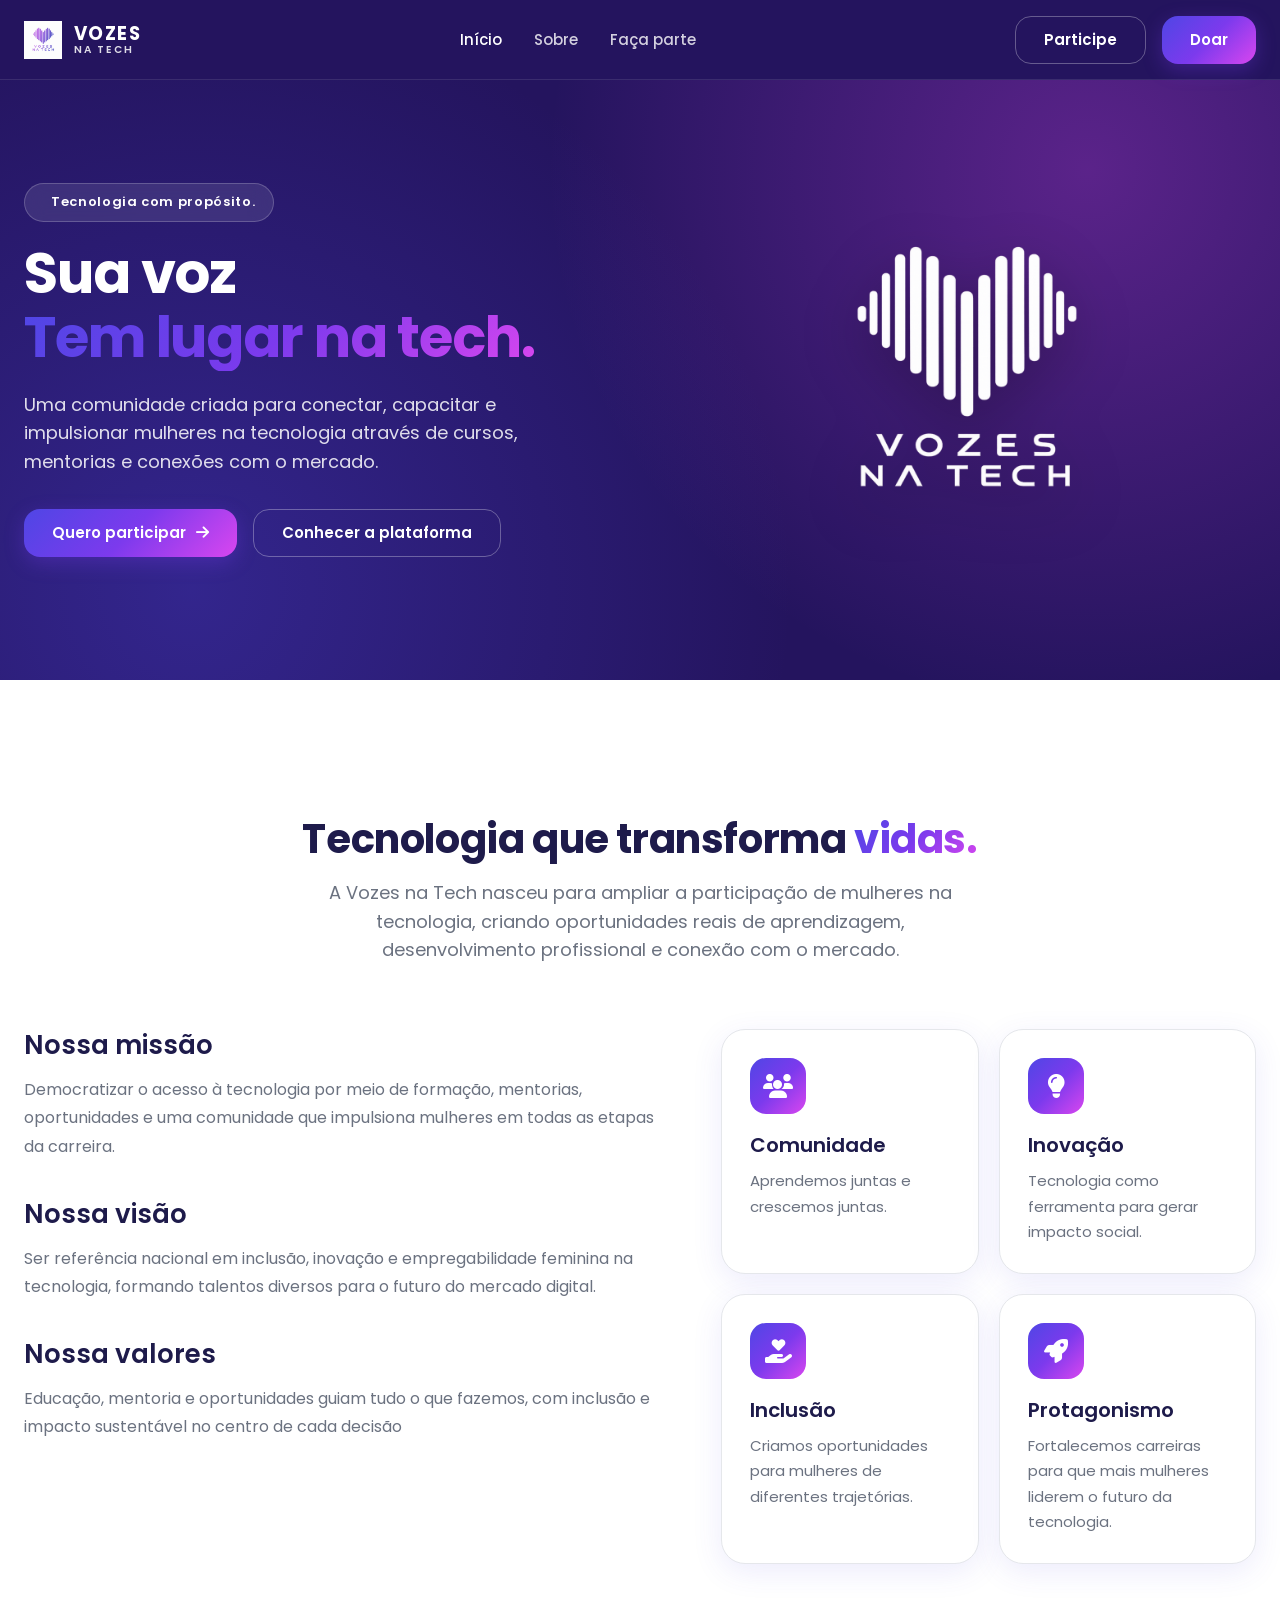
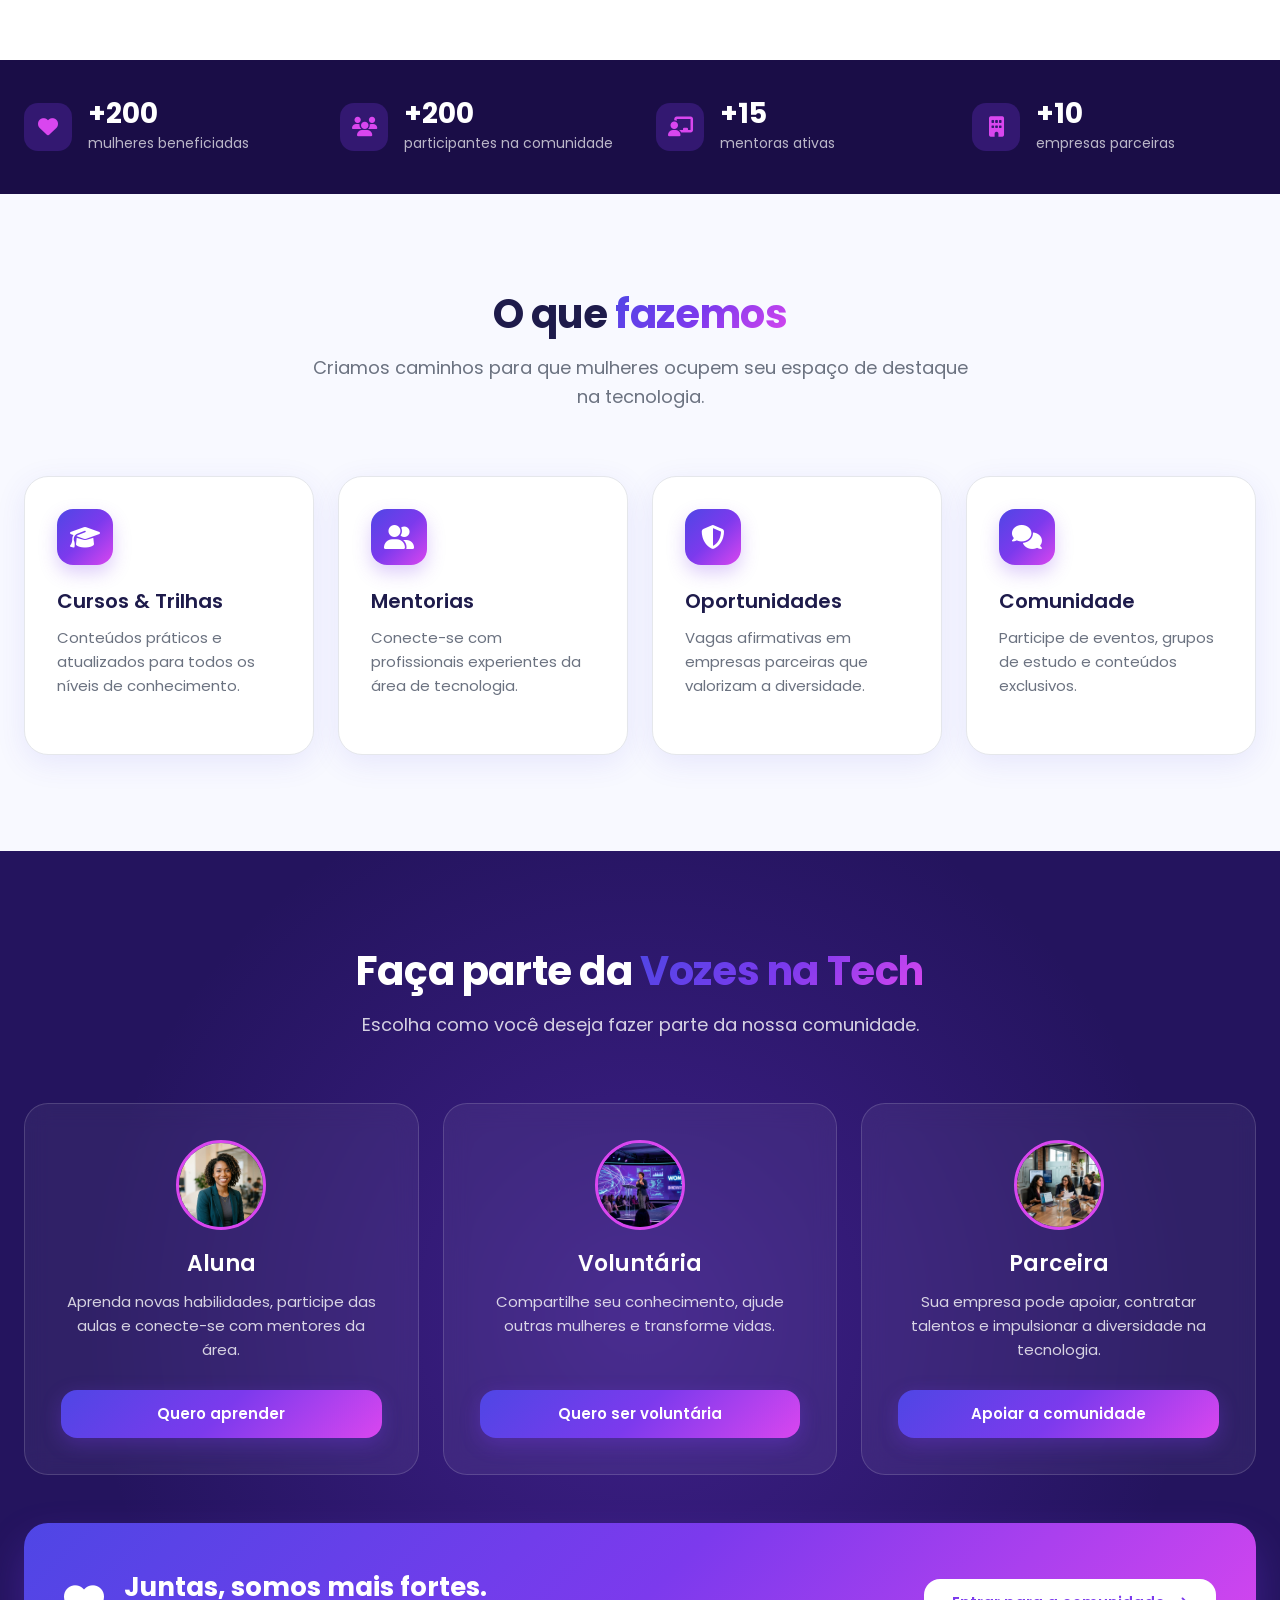
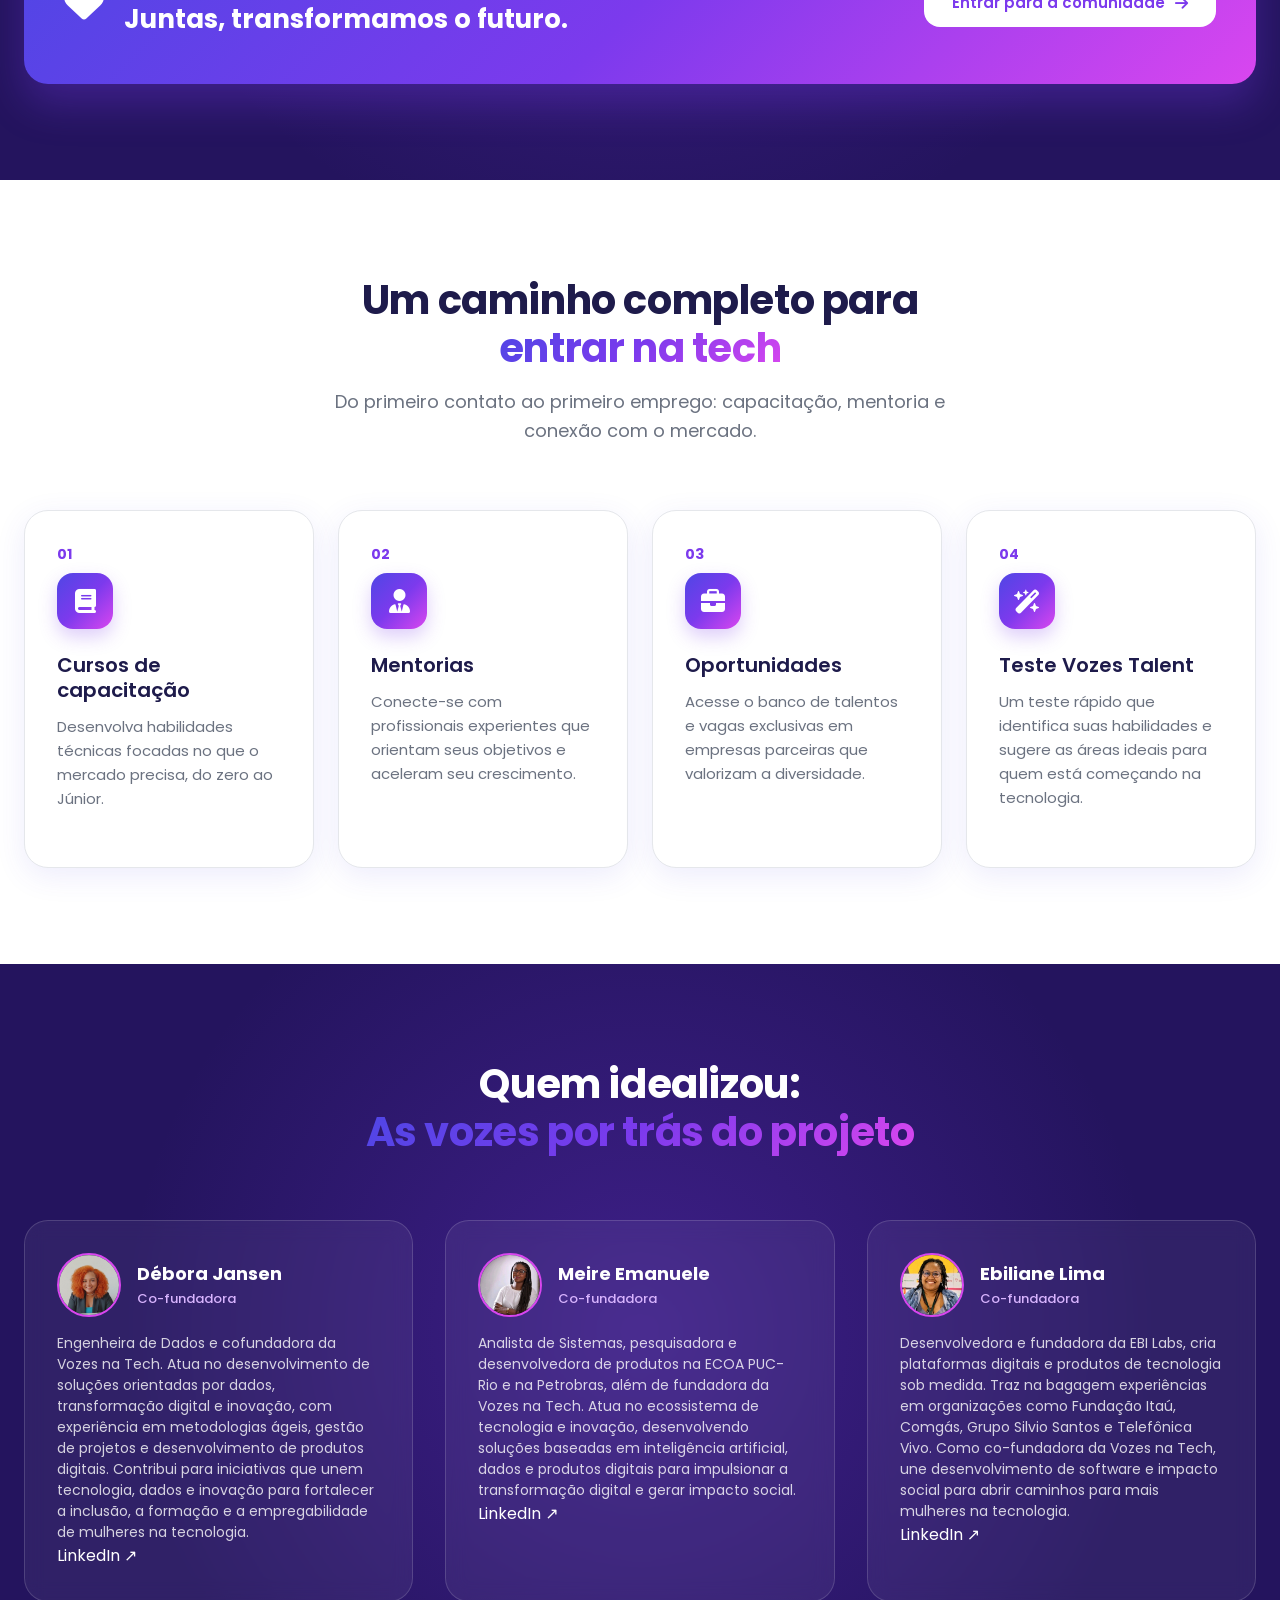
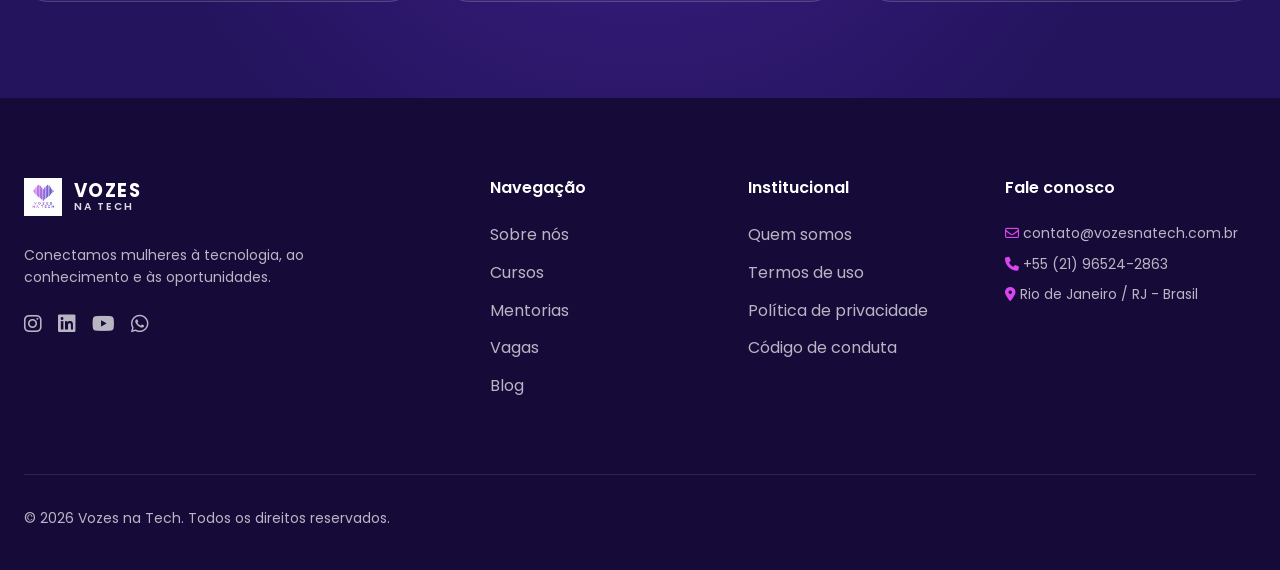
==== index.html @ 3e331dda "Update index.html" ====
<!DOCTYPE html>
<html lang="pt-BR">
<head>
  <meta charset="UTF-8" />
  <meta name="viewport" content="width=device-width, initial-scale=1.0" />
  <title>Vozes na Tech | Transformando o Futuro da Tecnologia</title>
  <meta name="description" content="Uma comunidade criada para conectar, capacitar e impulsionar mulheres na tecnologia com educação, mentoria e oportunidades de carreira." />
  <link rel="stylesheet" href="css/style.css?v=3" />
  <link rel="icon" href="assets/logo_vozes.png?v=3" />
  <link rel="stylesheet" href="https://cdnjs.cloudflare.com/ajax/libs/font-awesome/6.4.0/css/all.min.css" />
</head>
<body>

  <!-- NAVBAR -->
  <nav class="navbar-dark">
    <div class="container navbar-inner">
      <a href="index.html" class="logo">
        <img src="assets/logo_vozes.png?v=3" alt="Vozes na Tech Logo" class="logo-img" />
        <div class="logo-text-brand">
          VOZES<br><small>NA TECH</small>
        </div>
      </a>

      <ul class="nav-menu">
        <li><a href="index.html" class="nav-link active">Início</a></li>
        <li><a href="#projeto" class="nav-link">Sobre</a></li>
        <li><a href="#sobre" class="nav-link">Faça parte </a></li>

      </ul>

      <div class="nav-actions">
        <a href="https://docs.google.com/forms/d/e/1FAIpQLSfOqBjxTorLz0x0jtC_sUSk1C4HPLf9CweJFnRk7aJZMJQ3rA/viewform" class="btn btn-outline">Participe</a>
        <a href="https://docs.google.com/forms/d/e/1FAIpQLScSL6Jwk4Z4hy0soiL6Ccqi2OpM79IYo06SVHkF2WHn_Oc41A/viewform" class="btn btn-primary">Doar</a>
      </div>
    </div>
  </nav>

  <!-- HERO SECTION -->
  <section class="hero-section">
    <div class="container hero-grid">
      <div class="hero-content">
        <span class="pill-badge">
          <i class="fa-solid fa-sparkles" style="color: #D946EF;"></i> Tecnologia com propósito.
        </span>
        <h1>
          Sua voz <span class="grad-text">Tem lugar na tech.</span> 
        </h1>
        <p>
          Uma comunidade criada para conectar, capacitar e impulsionar mulheres na tecnologia através de cursos, mentorias e conexões com o mercado.
        </p>
        <div style="display: flex; gap: 16px; flex-wrap: wrap;">
           <a href="#sobre" class="btn btn-primary">
            Quero participar <i class="fa-solid fa-arrow-right"></i>
            </a>
             <a href="#projeto" class="btn btn-outline">
                Conhecer a plataforma
            </a>
        </div>
      </div>

      <div class="hero-image-wrap">
        <img src="assets/hero_logo.png?v=3" alt="Vozes na Tech Logo Marca" />
      </div>
    </div>
  </section>
  <!-- SOBRE O PROJETO -->
<section class="about-project-section" id="projeto">
  <div class="container">

    <div class="section-title-wrap">
      <span class="pill-badge">
        <i class="fa-solid fa-heart"></i>
        Sobre o projeto
      </span>

      <h2>
        Tecnologia que transforma
        <span class="grad-text">vidas.</span>
      </h2>

      <p>
        A Vozes na Tech nasceu para ampliar a participação de mulheres na tecnologia,
        criando oportunidades reais de aprendizagem, desenvolvimento profissional
        e conexão com o mercado.
      </p>
    </div>

    <div class="about-grid">

      <div class="about-text">

        <h3>Nossa missão</h3>

        <p>
          Democratizar o acesso à tecnologia por meio de formação,
          mentorias, oportunidades e uma comunidade que impulsiona
          mulheres em todas as etapas da carreira.
        </p>

        <h3>Nossa visão</h3>

        <p>
          Ser referência nacional em inclusão, inovação e empregabilidade
          feminina na tecnologia, formando talentos diversos para o futuro
          do mercado digital.
        </p>


        <h3>Nossa valores</h3>

        <p>
         Educação, mentoria e oportunidades guiam tudo o que fazemos, com inclusão e impacto sustentável no centro de cada decisão
        </p>

      </div>

      <div class="about-values">

        <div class="value-card">
          <i class="fa-solid fa-users"></i>
          <h4>Comunidade</h4>
          <p>Aprendemos juntas e crescemos juntas.</p>
        </div>

        <div class="value-card">
          <i class="fa-solid fa-lightbulb"></i>
          <h4>Inovação</h4>
          <p>Tecnologia como ferramenta para gerar impacto social.</p>
        </div>

        <div class="value-card">
          <i class="fa-solid fa-hand-holding-heart"></i>
          <h4>Inclusão</h4>
          <p>Criamos oportunidades para mulheres de diferentes trajetórias.</p>
        </div>

        <div class="value-card">
          <i class="fa-solid fa-rocket"></i>
          <h4>Protagonismo</h4>
          <p>Fortalecemos carreiras para que mais mulheres liderem o futuro da tecnologia.</p>
        </div>

      </div>

    </div>

  </div>
</section>

  <!-- STATS BAR -->
  <section class="stats-bar">
    <div class="container stats-grid">
      <div class="stat-card">
        <div class="stat-icon-box"><i class="fa-solid fa-heart"></i></div>
        <div>
          <div class="stat-val">+200</div>
          <div class="stat-label">mulheres beneficiadas</div>
        </div>
      </div>

      <div class="stat-card">
        <div class="stat-icon-box"><i class="fa-solid fa-users"></i></div>
        <div>
          <div class="stat-val">+200</div>
          <div class="stat-label">participantes na comunidade</div>
        </div>
      </div>

      <div class="stat-card">
        <div class="stat-icon-box"><i class="fa-solid fa-chalkboard-user"></i></div>
        <div>
          <div class="stat-val">+15</div>
          <div class="stat-label">mentoras ativas</div>
        </div>
      </div>

      <div class="stat-card">
        <div class="stat-icon-box"><i class="fa-solid fa-building"></i></div>
        <div>
          <div class="stat-val">+10</div>
          <div class="stat-label">empresas parceiras</div>
        </div>
      </div>
    </div>
  </section>

  <!-- O QUE FAZEMOS -->
  <section class="section" id="cursos" style="background-color: var(--bg-color);">
    <div class="container">
      <div class="section-title-wrap">
        <h2>O que <span class="grad-text">fazemos</span></h2>
        <p>Criamos caminhos para que mulheres ocupem seu espaço de destaque na tecnologia.</p>
      </div>

      <div class="grid-4">
        <div class="feature-card">
          <div class="feature-icon-box"><i class="fa-solid fa-graduation-cap"></i></div>
          <h3>Cursos & Trilhas</h3>
          <p>Conteúdos práticos e atualizados para todos os níveis de conhecimento.</p>
             <!-- depois coloca <a href="dashboard.html" class="feature-link">Explorar cursos <i class="fa-solid fa-arrow-right"></i></a> -->
        </div> 

        <div class="feature-card">
          <div class="feature-icon-box"><i class="fa-solid fa-user-group"></i></div>
          <h3>Mentorias</h3>
          <p>Conecte-se com profissionais experientes da área de tecnologia.</p>
           <!-- depois coloca <a href="dashboard.html" class="feature-link">Ver mentorias <i class="fa-solid fa-arrow-right"></i></a> -->
        </div> 

        <div class="feature-card">
          <div class="feature-icon-box"><i class="fa-solid fa-shield-halved"></i></div>
          <h3>Oportunidades</h3>
          <p>Vagas afirmativas em empresas parceiras que valorizam a diversidade.</p>
           <!-- depois coloca  <a href="dashboard.html" class="feature-link">Ver vagas <i class="fa-solid fa-arrow-right"></i></a> -->
        </div> 
        
        <div class="feature-card">
          <div class="feature-icon-box"><i class="fa-solid fa-comments"></i></div>
          <h3>Comunidade</h3>
          <p>Participe de eventos, grupos de estudo e conteúdos exclusivos.</p>
           <!-- depois coloca <a href="dashboard.html" class="feature-link">Entrar na comunidade <i class="fa-solid fa-arrow-right"></i></a> -->
        </div>
      </div>
    </div>
  </section>

  <!-- EMPRESAS PARCEIRAS 
  <section class="partner-section" id="parceiros">
    <div class="container">
      <div class="section-title-wrap">
        <h2>Empresas <span class="grad-text">Parceiras</span></h2>
        <p>Empresas que apoiam, contratam e impulsionam a diversidade feminina na tecnologia.</p>
      </div>

      <div class="partner-grid">
        <div class="partner-slot">
          <i class="fa-solid fa-building-user" style="font-size: 24px;"></i>
          <span>Empresa Parceira 1</span>
        </div>
        <div class="partner-slot">
          <i class="fa-solid fa-building-user" style="font-size: 24px;"></i>
          <span>Empresa Parceira 2</span>
        </div>
        <div class="partner-slot">
          <i class="fa-solid fa-building-user" style="font-size: 24px;"></i>
          <span>Empresa Parceira 3</span>
        </div>
        <div class="partner-slot">
          <i class="fa-solid fa-plus-circle" style="font-size: 24px; color: var(--secondary);"></i>
          <span>Seja uma parceira</span>
        </div>
      </div>
    </div>
  </section> -->

  <!-- FAÇA PARTE DA VOZES NA TECH -->
  <section class="participate-section" id="sobre">
    <div class="container">
      <div class="section-title-wrap" style="color: #FFFFFF;">
        <h2 style="color: #FFFFFF;">Faça parte da <span class="grad-text">Vozes na Tech</span></h2>
        <p style="color: rgba(255, 255, 255, 0.8);">Escolha como você deseja fazer parte da nossa comunidade.</p>
      </div>

      <div class="grid-3" style="margin-bottom: 48px;">
        <div class="part-card">
          <img src="assets/debora.jpg" alt="Aluna" class="part-avatar" />
          <h3>Aluna</h3>
          <p>Aprenda novas habilidades, participe das aulas e conecte-se com mentores da área.</p>
          <a href="https://docs.google.com/forms/d/e/1FAIpQLSfOqBjxTorLz0x0jtC_sUSk1C4HPLf9CweJFnRk7aJZMJQ3rA/viewform" class="btn btn-primary">Quero aprender</a>
        </div>

        <div class="part-card">
          <img src="assets/event_summit.jpg" alt="Voluntária" class="part-avatar" />
          <h3>Voluntária</h3>
          <p>Compartilhe seu conhecimento, ajude outras mulheres e transforme vidas.</p>
          <a href="https://docs.google.com/forms/d/e/1FAIpQLSc7pXazj43K5IdN5X230KHiY5icV0SgDxHVASjOQQZLADHOxw/viewform?usp=sf_link" class="btn btn-primary">Quero ser voluntária</a>
        </div>

        <div class="part-card">
          <img src="assets/event_interview.jpg" alt="Parceira" class="part-avatar" />
          <h3>Parceira</h3>
          <p>Sua empresa pode apoiar, contratar talentos e impulsionar a diversidade na tecnologia.</p>
          <a href="https://docs.google.com/forms/d/e/1FAIpQLScSL6Jwk4Z4hy0soiL6Ccqi2OpM79IYo06SVHkF2WHn_Oc41A/viewform?usp=send_form" class="btn btn-primary">Apoiar a comunidade</a>
        </div>
      </div>

      <div class="cta-banner-purple">
        <div style="display: flex; align-items: center; gap: 20px;">
          <div style="font-size: 40px; color: #FFFFFF;"><i class="fa-solid fa-heart"></i></div>
          <h3>Juntas, somos mais fortes.<br>Juntas, transformamos o futuro.</h3>
        </div>
        <a href="https://chat.whatsapp.com/BxffULc4rXwFoEIXTovVWt" class="btn btn-secondary" style="background: #FFFFFF; color: var(--secondary); border: none;">
          Entrar para a comunidade <i class="fa-solid fa-arrow-right"></i>
        </a>
      </div>
    </div>
  </section>

  <!-- UM CAMINHO COMPLETO PARA ENTRAR NA TECH -->
  <section class="section" style="background-color: #FFFFFF;">
    <div class="container">
      <div class="section-title-wrap">
        <h2>Um caminho completo para <span class="grad-text">entrar na tech</span></h2>
        <p>Do primeiro contato ao primeiro emprego: capacitação, mentoria e conexão com o mercado.</p>
      </div>

      <div class="grid-4">
        <div class="feature-card">
          <div style="font-size: 14px; font-weight: 700; color: var(--secondary); margin-bottom: 8px;">01</div>
          <div class="feature-icon-box"><i class="fa-solid fa-book"></i></div>
          <h3>Cursos de capacitação</h3>
          <p>Desenvolva habilidades técnicas focadas no que o mercado precisa, do zero ao Júnior.</p>
        </div>

        <div class="feature-card">
          <div style="font-size: 14px; font-weight: 700; color: var(--secondary); margin-bottom: 8px;">02</div>
          <div class="feature-icon-box"><i class="fa-solid fa-user-tie"></i></div>
          <h3>Mentorias</h3>
          <p>Conecte-se com profissionais experientes que orientam seus objetivos e aceleram seu crescimento.</p>
        </div>

        <div class="feature-card">
          <div style="font-size: 14px; font-weight: 700; color: var(--secondary); margin-bottom: 8px;">03</div>
          <div class="feature-icon-box"><i class="fa-solid fa-briefcase"></i></div>
          <h3>Oportunidades</h3>
          <p>Acesse o banco de talentos e vagas exclusivas em empresas parceiras que valorizam a diversidade.</p>
        </div>

        <div class="feature-card">
          <div style="font-size: 14px; font-weight: 700; color: var(--secondary); margin-bottom: 8px;">04</div>
          <div class="feature-icon-box"><i class="fa-solid fa-wand-magic-sparkles"></i></div>
          <h3>Teste Vozes Talent</h3>
          <p>Um teste rápido que identifica suas habilidades e sugere as áreas ideais para quem está começando na tecnologia.</p>
        </div>
      </div>
    </div>
  </section>

  <!-- QUEM IDEALIZOU: AS VOZES POR TRÁS DO PROJETO -->
  <section class="participate-section">
    <div class="container">
      <div class="section-title-wrap" style="color: #FFFFFF;">
        <h2 style="color: #FFFFFF;">Quem idealizou: <span class="grad-text">As vozes por trás do projeto</span></h2>
      </div>

      <div class="founders-grid">
        <div class="founder-card">
          <div class="founder-header">
            <img src="assets/debora-jansen.jpg" alt="Débora Jansen" class="founder-img" />
            <div>
              <div class="founder-name">Débora Jansen</div>
              <div class="founder-role">Co-fundadora</div>
            </div>
          </div>
          <p class="founder-bio">
Engenheira de Dados e cofundadora da Vozes na Tech. Atua no desenvolvimento de soluções orientadas por dados, transformação digital e inovação, com experiência em metodologias ágeis, gestão de projetos e desenvolvimento de produtos digitais. Contribui para iniciativas que unem tecnologia, dados e inovação para fortalecer a inclusão, a formação e a empregabilidade de mulheres na tecnologia.</p>
          <a class="flink" href="https://www.linkedin.com/in/debora-jansen/" target="_blank" rel="noopener">LinkedIn ↗</a>
        </div>

        <div class="founder-card">
          <div class="founder-header">
            <img src="assets/meire-emanuela.jpg" alt="Meire Emanuele" class="founder-img" />
            <div>
              <div class="founder-name">Meire Emanuele</div>
              <div class="founder-role">Co-fundadora</div>
            </div>
          </div>
          <p class="founder-bio">
 Analista de Sistemas, pesquisadora e desenvolvedora de produtos na ECOA PUC-Rio e na Petrobras, além de fundadora da Vozes na Tech. Atua no ecossistema de tecnologia e inovação, desenvolvendo soluções baseadas em inteligência artificial, dados e produtos digitais para impulsionar a transformação digital e gerar impacto social. </p>
           <a class="flink" href="https://www.linkedin.com/in/meire-emanuela-18bb27a2/" target="_blank" rel="noopener">LinkedIn ↗</a>
        </div>

        <div class="founder-card">
          <div class="founder-header">
            <img src="assets/ebiliane-lima.jpg" alt="Stellane Lima" class="founder-img" />
            <div>
              <div class="founder-name">Ebiliane Lima</div>
              <div class="founder-role">Co-fundadora</div>
            </div>
          </div>
          <p class="founder-bio">
           Desenvolvedora e fundadora da EBI Labs, cria plataformas digitais e produtos de tecnologia sob medida. Traz na bagagem experiências em organizações como Fundação Itaú, Comgás, Grupo Silvio Santos e Telefônica Vivo. Como co-fundadora da Vozes na Tech, une desenvolvimento de software e impacto social para abrir caminhos para mais mulheres na tecnologia.</p>
            <a class="flink" href="https://www.linkedin.com/in/ebiliane/" target="_blank" rel="noopener">LinkedIn ↗</a>
          </p>
        </div>
      </div>
    </div>
  </section>

  <!-- FOOTER -->
  <footer>
    <div class="container">
      <div class="footer-grid">
        <div>
          <a href="index.html" class="logo" style="margin-bottom: 16px;">
            <img src="assets/logo_vozes.png?v=3" alt="Vozes na Tech" class="logo-img" />
            <div class="logo-text-brand">
              VOZES<br><small>NA TECH</small>
            </div>
          </a>
          <p style="font-size: 14px; color: rgba(255, 255, 255, 0.7); max-width: 320px; margin-top: 12px;">
            Conectamos mulheres à tecnologia, ao conhecimento e às oportunidades.
          </p>
          <div style="display: flex; gap: 16px; font-size: 20px; margin-top: 20px;">
            <a href="#"><i class="fa-brands fa-instagram"></i></a>
            <a href="#"><i class="fa-brands fa-linkedin"></i></a>
            <a href="#"><i class="fa-brands fa-youtube"></i></a>
            <a href="#"><i class="fa-brands fa-whatsapp"></i></a>
          </div>
        </div>

        <div class="footer-col">
          <h4>Navegação</h4>
          <ul>
            <li><a href="#sobre">Sobre nós</a></li>
            <li><a href="#cursos">Cursos</a></li>
            <li><a href="#mentorias">Mentorias</a></li>
            <li><a href="#vagas">Vagas</a></li>
            <li><a href="#blog">Blog</a></li>
          </ul>
        </div>

        <div class="footer-col">
          <h4>Institucional</h4>
          <ul>
            <li><a href="#">Quem somos</a></li>
            <li><a href="#">Termos de uso</a></li>
            <li><a href="#">Política de privacidade</a></li>
            <li><a href="#">Código de conduta</a></li>
          </ul>
        </div>

        <div class="footer-col">
          <h4>Fale conosco</h4>
          <p style="font-size: 14px; margin-bottom: 8px;"><i class="fa-regular fa-envelope" style="color: var(--accent);"></i> contato@vozesnatech.com.br</p>
          <p style="font-size: 14px; margin-bottom: 8px;"><i class="fa-solid fa-phone" style="color: var(--accent);"></i> +55 (21) 96524-2863</p>
          <p style="font-size: 14px;"><i class="fa-solid fa-location-dot" style="color: var(--accent);"></i> Rio de Janeiro / RJ - Brasil</p>
        </div>
      </div>

      <div class="footer-bottom">
        <p>© 2026 Vozes na Tech. Todos os direitos reservados.</p>
      </div>
    </div>
  </footer>

</body>
</html>
---- css/style.css ----
@import url('https://fonts.googleapis.com/css2?family=Poppins:wght@400;500;600;700&display=swap');

:root {
  /* COLORS */
  --primary: #4F46E5;
  --secondary: #7C3AED;
  --accent: #D946EF;
  --dark-bg: #24145E;
  --bg-color: #F8F9FF;
  --surface: #FFFFFF;
  --primary-text: #1E1B4B;
  --secondary-text: #6B7280;
  --border-color: #E5E7EB;

  /* OFFICIAL GRADIENT */
  --grad-official: linear-gradient(135deg, #4F46E5 0%, #7C3AED 50%, #D946EF 100%);
  --grad-hover: linear-gradient(135deg, #4338CA 0%, #6D28D9 50%, #C026D3 100%);
  --grad-text: linear-gradient(135deg, #4F46E5 0%, #7C3AED 50%, #D946EF 100%);

  /* TYPOGRAPHY */
  --font-family: 'Poppins', system-ui, -apple-system, sans-serif;

  /* SPACING SYSTEM (8px grid) */
  --space-8: 8px;
  --space-16: 16px;
  --space-24: 24px;
  --space-32: 32px;
  --space-48: 48px;
  --space-64: 64px;

  /* CARDS & SHADOWS */
  --radius-card: 24px;
  --radius-btn: 16px;
  --radius-pill: 9999px;
  --shadow-card: 0 8px 30px rgba(79, 70, 229, 0.10);
  --shadow-hover: 0 16px 40px rgba(79, 70, 229, 0.18);
  --glass-bg: rgba(255, 255, 255, 0.08);
  --glass-border: rgba(255, 255, 255, 0.16);
}

* {
  box-sizing: border-box;
  margin: 0;
  padding: 0;
}

html {
  scroll-behavior: smooth;
}

body {
  font-family: var(--font-family);
  background-color: var(--bg-color);
  color: var(--primary-text);
  font-size: 16px;
  font-weight: 400;
  line-height: 1.6;
  -webkit-font-smoothing: antialiased;
}

a {
  color: inherit;
  text-decoration: none;
}

img {
  max-width: 100%;
  height: auto;
  display: block;
}

.container {
  width: 100%;
  max-width: 1280px;
  margin: 0 auto;
  padding: 0 24px;
}

/* TYPOGRAPHY SCALE */
h1 {
  font-size: 56px;
  font-weight: 700;
  line-height: 1.15;
  letter-spacing: -0.02em;
  color: var(--primary-text);
}

h2 {
  font-size: 40px;
  font-weight: 700;
  line-height: 1.2;
  letter-spacing: -0.01em;
  color: var(--primary-text);
}

h3 {
  font-size: 32px;
  font-weight: 600;
  line-height: 1.25;
  color: var(--primary-text);
}

h4 {
  font-size: 24px;
  font-weight: 600;
  line-height: 1.3;
  color: var(--primary-text);
}

p.body {
  font-size: 16px;
  font-weight: 400;
  color: var(--secondary-text);
}

.grad-text {
  background: var(--grad-official);
  -webkit-background-clip: text;
  -webkit-text-fill-color: transparent;
  display: inline-block;
}

/* LOGO */
.logo {
  display: inline-flex;
  align-items: center;
  gap: 12px;
}

.logo-img {
  height: 38px;
  width: auto;
  object-fit: contain;
}

.logo-text-brand {
  font-weight: 700;
  font-size: 1.15rem;
  letter-spacing: 0.08em;
  text-transform: uppercase;
  line-height: 1.1;
  color: #FFFFFF;
}

.logo-text-brand small {
  display: block;
  font-size: 0.65rem;
  font-weight: 600;
  letter-spacing: 0.2em;
  opacity: 0.85;
}

/* BUTTONS */
.btn {
  display: inline-flex;
  align-items: center;
  justify-content: center;
  gap: 10px;
  height: 48px;
  padding: 0 28px;
  border-radius: var(--radius-btn);
  font-family: var(--font-family);
  font-weight: 600;
  font-size: 15px;
  cursor: pointer;
  border: none;
  transition: all 0.25s cubic-bezier(0.4, 0, 0.2, 1);
  white-space: nowrap;
}

.btn-primary {
  background: var(--grad-official);
  color: #FFFFFF;
  box-shadow: 0 6px 20px rgba(124, 58, 237, 0.3);
}

.btn-primary:hover {
  background: var(--grad-hover);
  transform: translateY(-2px);
  box-shadow: 0 10px 25px rgba(124, 58, 237, 0.4);
}

.btn-secondary {
  background: #FFFFFF;
  border: 1px solid var(--secondary);
  color: var(--secondary);
}

.btn-secondary:hover {
  background: #F3E8FF;
  transform: translateY(-2px);
}

.btn-outline {
  background: transparent;
  border: 1px solid rgba(255, 255, 255, 0.3);
  color: #FFFFFF;
}

.btn-outline:hover {
  border-color: #FFFFFF;
  background: rgba(255, 255, 255, 0.1);
}

/* CARDS */
.card {
  background: var(--surface);
  border-radius: var(--radius-card);
  border: 1px solid var(--border-color);
  box-shadow: var(--shadow-card);
  padding: 32px;
  transition: all 0.3s ease;
}

.card:hover {
  transform: translateY(-4px);
  box-shadow: var(--shadow-hover);
}

/* NAVBAR */
.navbar-dark {
  background-color: var(--dark-bg);
  height: 80px;
  display: flex;
  align-items: center;
  position: sticky;
  top: 0;
  z-index: 100;
  border-bottom: 1px solid rgba(255, 255, 255, 0.1);
}

.navbar-inner {
  display: flex;
  align-items: center;
  justify-content: space-between;
}

.nav-menu {
  display: flex;
  align-items: center;
  gap: 32px;
  list-style: none;
}

.nav-link {
  color: rgba(255, 255, 255, 0.8);
  font-weight: 500;
  font-size: 15px;
  transition: color 0.2s ease;
}

.nav-link:hover, .nav-link.active {
  color: #FFFFFF;
}

.nav-actions {
  display: flex;
  align-items: center;
  gap: 16px;
}

/* HERO SECTION */
.hero-section {
  background-color: var(--dark-bg);
  background-image: 
    radial-gradient(circle at 85% 15%, rgba(217, 70, 239, 0.3) 0%, transparent 45%),
    radial-gradient(circle at 15% 85%, rgba(79, 70, 229, 0.35) 0%, transparent 50%);
  color: #FFFFFF;
  padding: 80px 0 100px;
  position: relative;
  overflow: hidden;
}

.hero-grid {
  display: grid;
  grid-template-columns: 1fr 1fr;
  gap: 64px;
  align-items: center;
}

.hero-content h1 {
  color: #FFFFFF;
  margin: 20px 0;
}

.hero-content p {
  color: rgba(255, 255, 255, 0.85);
  font-size: 18px;
  margin-bottom: 32px;
  max-width: 520px;
}

.pill-badge {
  display: inline-flex;
  align-items: center;
  gap: 8px;
  padding: 8px 18px;
  border-radius: var(--radius-pill);
  background: rgba(255, 255, 255, 0.1);
  border: 1px solid rgba(255, 255, 255, 0.2);
  color: #FFFFFF;
  font-size: 13px;
  font-weight: 600;
  letter-spacing: 0.05em;
  backdrop-filter: blur(10px);
}

.hero-image-wrap {
  position: relative;
  display: flex;
  justify-content: center;
  align-items: center;
}

.hero-image-wrap img {
  max-height: 420px;
  width: auto;
  object-fit: contain;
  filter: drop-shadow(0 20px 30px rgba(0, 0, 0, 0.3));
}

/* STATS BAR */
.stats-bar {
  background-color: #1A0D47;
  border-y: 1px solid rgba(255, 255, 255, 0.08);
  padding: 40px 0;
  color: #FFFFFF;
}

.stats-grid {
  display: grid;
  grid-template-columns: repeat(4, 1fr);
  gap: 32px;
}

.stat-card {
  display: flex;
  align-items: center;
  gap: 16px;
}

.stat-icon-box {
  width: 48px;
  height: 48px;
  border-radius: 14px;
  background: rgba(124, 58, 237, 0.25);
  color: #D946EF;
  display: grid;
  place-items: center;
  font-size: 20px;
}

.stat-val {
  font-size: 28px;
  font-weight: 700;
  line-height: 1;
}

.stat-label {
  font-size: 14px;
  color: rgba(255, 255, 255, 0.7);
  margin-top: 4px;
}

/* SECTIONS */
.section {
  padding: 96px 0;
}

.section-title-wrap {
  text-align: center;
  max-width: 680px;
  margin: 0 auto 64px;
}

.section-title-wrap h2 {
  margin-bottom: 16px;
}

.section-title-wrap p {
  color: var(--secondary-text);
  font-size: 18px;
}

.grid-4 {
  display: grid;
  grid-template-columns: repeat(4, 1fr);
  gap: 24px;
}

.grid-3 {
  display: grid;
  grid-template-columns: repeat(3, 1fr);
  gap: 24px;
}

/* PARTNERS SECTION */
.partner-section {
  background: #FFFFFF;
  padding: 80px 0;
  border-bottom: 1px solid var(--border-color);
}

.partner-grid {
  display: grid;
  grid-template-columns: repeat(4, 1fr);
  gap: 24px;
}

.partner-slot {
  background: var(--bg-color);
  border: 2px dashed var(--border-color);
  border-radius: var(--radius-card);
  height: 110px;
  display: flex;
  flex-direction: column;
  align-items: center;
  justify-content: center;
  gap: 8px;
  color: var(--secondary-text);
  font-size: 14px;
  font-weight: 600;
  transition: all 0.3s ease;
  cursor: pointer;
}

.partner-slot:hover {
  border-color: var(--secondary);
  color: var(--secondary);
  background: #F3E8FF;
}

/* FEATURE CARD */
.feature-card {
  background: var(--surface);
  border-radius: var(--radius-card);
  border: 1px solid var(--border-color);
  box-shadow: var(--shadow-card);
  padding: 32px;
  text-align: left;
  display: flex;
  flex-direction: column;
  transition: all 0.3s ease;
}

.feature-card:hover {
  transform: translateY(-6px);
  box-shadow: var(--shadow-hover);
  border-color: #D8B4FE;
}

.feature-icon-box {
  width: 56px;
  height: 56px;
  border-radius: 16px;
  background: var(--grad-official);
  color: #FFFFFF;
  display: grid;
  place-items: center;
  font-size: 24px;
  margin-bottom: 24px;
  box-shadow: 0 8px 18px rgba(124, 58, 237, 0.25);
}

.feature-card h3 {
  font-size: 20px;
  font-weight: 600;
  margin-bottom: 12px;
}

.feature-card p {
  font-size: 15px;
  color: var(--secondary-text);
  margin-bottom: 24px;
  flex: 1;
}

.feature-link {
  color: var(--secondary);
  font-weight: 600;
  font-size: 15px;
  display: inline-flex;
  align-items: center;
  gap: 8px;
}

/* PARTICIPATE CARDS */
.participate-section {
  background-color: var(--dark-bg);
  background-image: radial-gradient(circle at center, rgba(124, 58, 237, 0.3), transparent 70%);
  color: #FFFFFF;
  padding: 96px 0;
}

.part-card {
  background: rgba(255, 255, 255, 0.06);
  border: 1px solid rgba(255, 255, 255, 0.15);
  border-radius: var(--radius-card);
  padding: 36px;
  text-align: center;
  display: flex;
  flex-direction: column;
  align-items: center;
  backdrop-filter: blur(12px);
  transition: all 0.3s ease;
}

.part-card:hover {
  transform: translateY(-6px);
  background: rgba(255, 255, 255, 0.1);
  border-color: rgba(255, 255, 255, 0.3);
}

.part-avatar {
  width: 90px;
  height: 90px;
  border-radius: 50%;
  object-fit: cover;
  margin-bottom: 20px;
  border: 3px solid var(--accent);
}

.part-card h3 {
  color: #FFFFFF;
  font-size: 22px;
  margin-bottom: 12px;
}

.part-card p {
  color: rgba(255, 255, 255, 0.8);
  font-size: 15px;
  margin-bottom: 28px;
  flex: 1;
}

.part-card .btn {
  width: 100%;
}

/* FOUNDERS */
.founders-grid {
  display: grid;
  grid-template-columns: repeat(3, 1fr);
  gap: 32px;
  margin-top: 48px;
}

.founder-card {
  background: rgba(255, 255, 255, 0.06);
  border: 1px solid rgba(255, 255, 255, 0.15);
  border-radius: var(--radius-card);
  padding: 32px;
  backdrop-filter: blur(10px);
  text-align: left;
}

.founder-header {
  display: flex;
  align-items: center;
  gap: 16px;
  margin-bottom: 16px;
}

.founder-img {
  width: 64px;
  height: 64px;
  border-radius: 50%;
  object-fit: cover;
  border: 2px solid var(--accent);
}

.founder-name {
  color: #FFFFFF;
  font-size: 18px;
  font-weight: 700;
}

.founder-role {
  color: #D8B4FE;
  font-size: 13px;
  font-weight: 500;
}

.founder-bio {
  color: rgba(255, 255, 255, 0.8);
  font-size: 14px;
  line-height: 1.5;
}

/* CTA BANNER */
.cta-banner-purple {
  background: var(--grad-official);
  border-radius: var(--radius-card);
  padding: 48px 40px;
  color: #FFFFFF;
  display: flex;
  align-items: center;
  justify-content: space-between;
  gap: 32px;
  box-shadow: 0 20px 40px rgba(124, 58, 237, 0.3);
}

.cta-banner-purple h3 {
  color: #FFFFFF;
  font-size: 26px;
  font-weight: 700;
}

/* FOOTER */
footer {
  background-color: #150A38;
  color: rgba(255, 255, 255, 0.7);
  padding: 80px 0 40px;
}

.footer-grid {
  display: grid;
  grid-template-columns: 2fr 1fr 1fr 1.2fr;
  gap: 48px;
  margin-bottom: 64px;
}

.footer-col h4 {
  color: #FFFFFF;
  font-size: 16px;
  font-weight: 600;
  margin-bottom: 24px;
}

.footer-col ul {
  list-style: none;
}

.footer-col ul li {
  margin-bottom: 12px;
}

.footer-col ul li a {
  color: rgba(255, 255, 255, 0.7);
  transition: color 0.2s ease;
}

.footer-col ul li a:hover {
  color: #FFFFFF;
}

.footer-bottom {
  border-top: 1px solid rgba(255, 255, 255, 0.1);
  padding-top: 32px;
  display: flex;
  align-items: center;
  justify-content: space-between;
  font-size: 14px;
}
/* ===================================================
   SOBRE O PROJETO
=================================================== */

.about-project-section{
    background:#FFFFFF;
    padding:96px 0;
}

.about-grid{
    display:grid;
    grid-template-columns:1.2fr 1fr;
    gap:56px;
    align-items:flex-start;
    margin-top:56px;
}

.about-text h3{
    font-size:26px;
    margin-bottom:14px;
    color:var(--primary-text);
}

.about-text p{
    font-size:16px;
    color:var(--secondary-text);
    line-height:1.8;
    margin-bottom:36px;
}

.about-values{
    display:grid;
    grid-template-columns:repeat(2,1fr);
    gap:20px;
}

.value-card{
    background:#FFFFFF;
    border:1px solid var(--border-color);
    border-radius:24px;
    padding:28px;
    box-shadow:var(--shadow-card);
    transition:.3s;
}

.value-card:hover{
    transform:translateY(-6px);
    box-shadow:var(--shadow-hover);
    border-color:#D8B4FE;
}

.value-card i{
    width:56px;
    height:56px;
    display:grid;
    place-items:center;
    border-radius:16px;
    background:var(--grad-official);
    color:#FFF;
    font-size:24px;
    margin-bottom:18px;
}

.value-card h4{
    font-size:20px;
    margin-bottom:10px;
}

.value-card p{
    font-size:15px;
    color:var(--secondary-text);
    line-height:1.7;
}
/* RESPONSIVE */
/* RESPONSIVE */
@media (max-width: 1024px) {

  .hero-grid,
  .grid-4,
  .grid-3,
  .stats-grid,
  .founders-grid,
  .footer-grid,
  .partner-grid {
    grid-template-columns: 1fr;
  }

  .about-grid{
    grid-template-columns:1fr;
  }

  .about-values{
    grid-template-columns:1fr;
  }

  h1{
    font-size:40px;
  }

  h2{
    font-size:32px;
  }

}
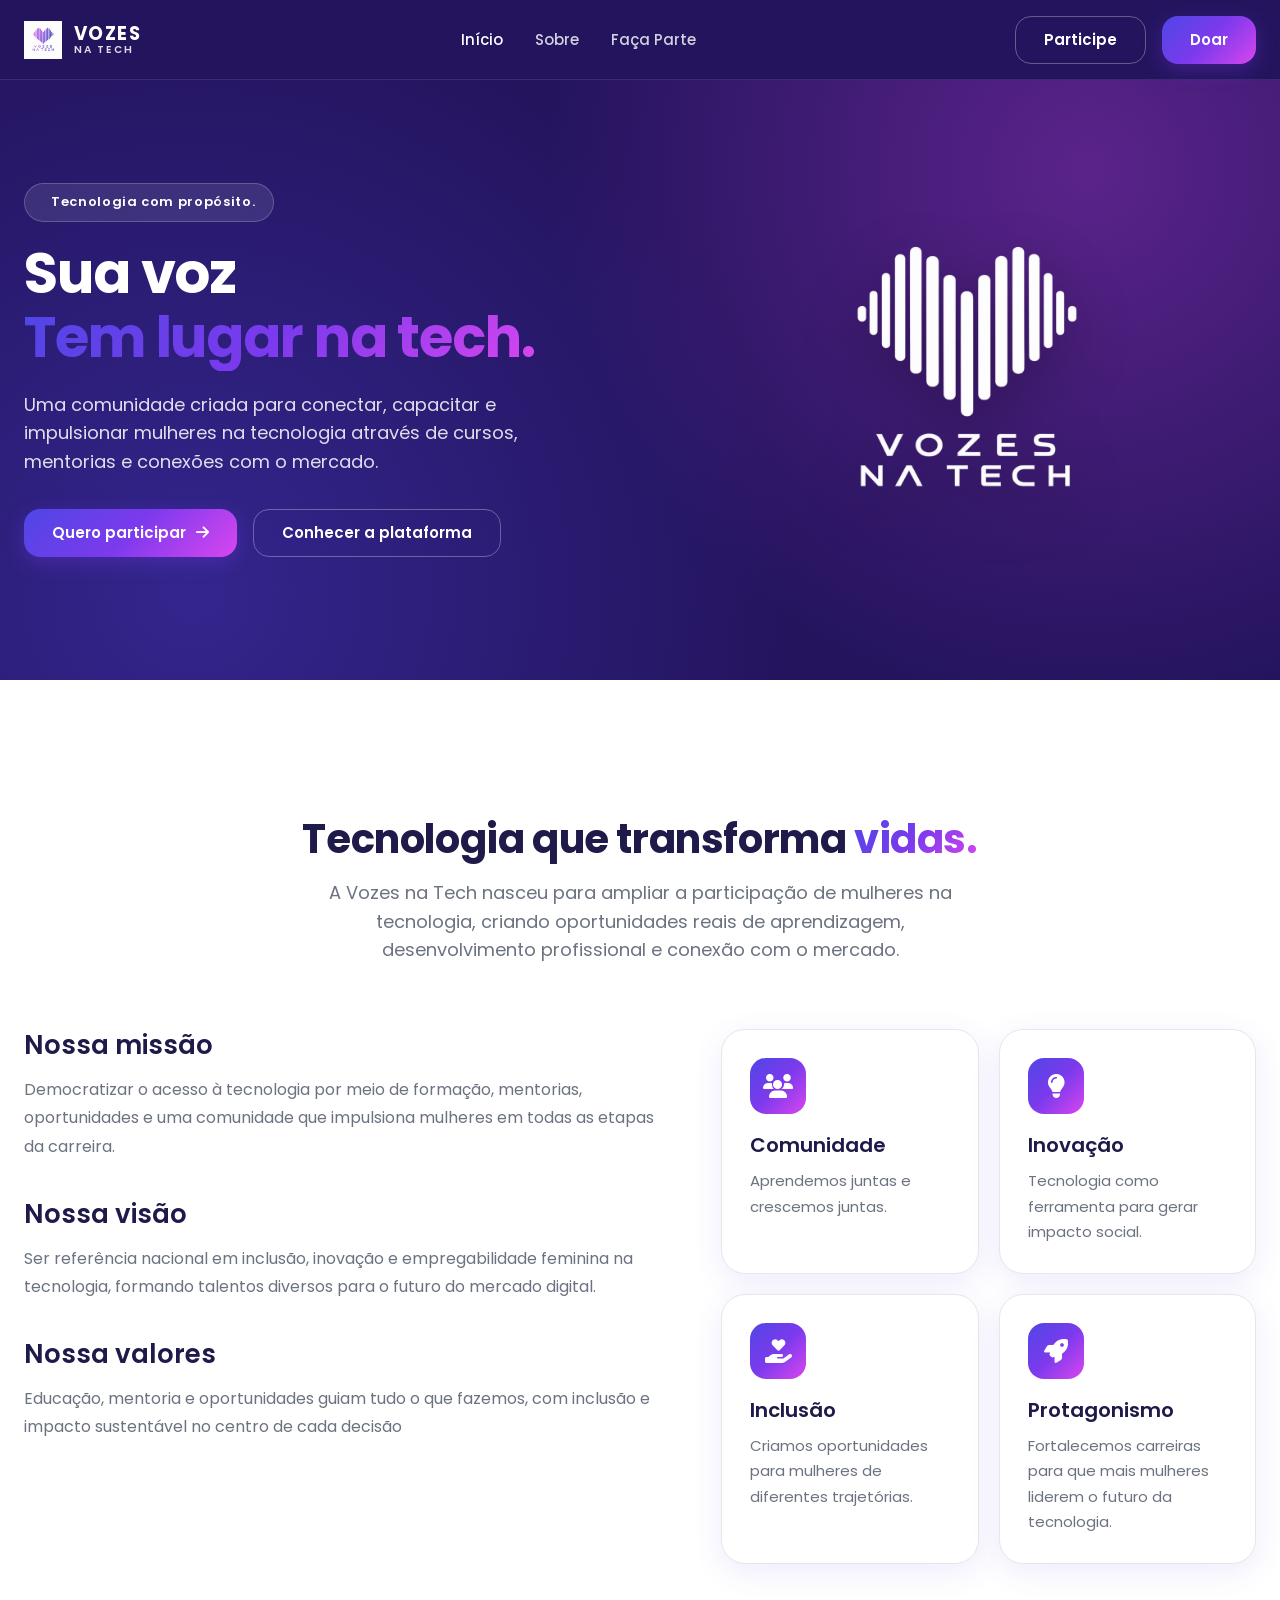
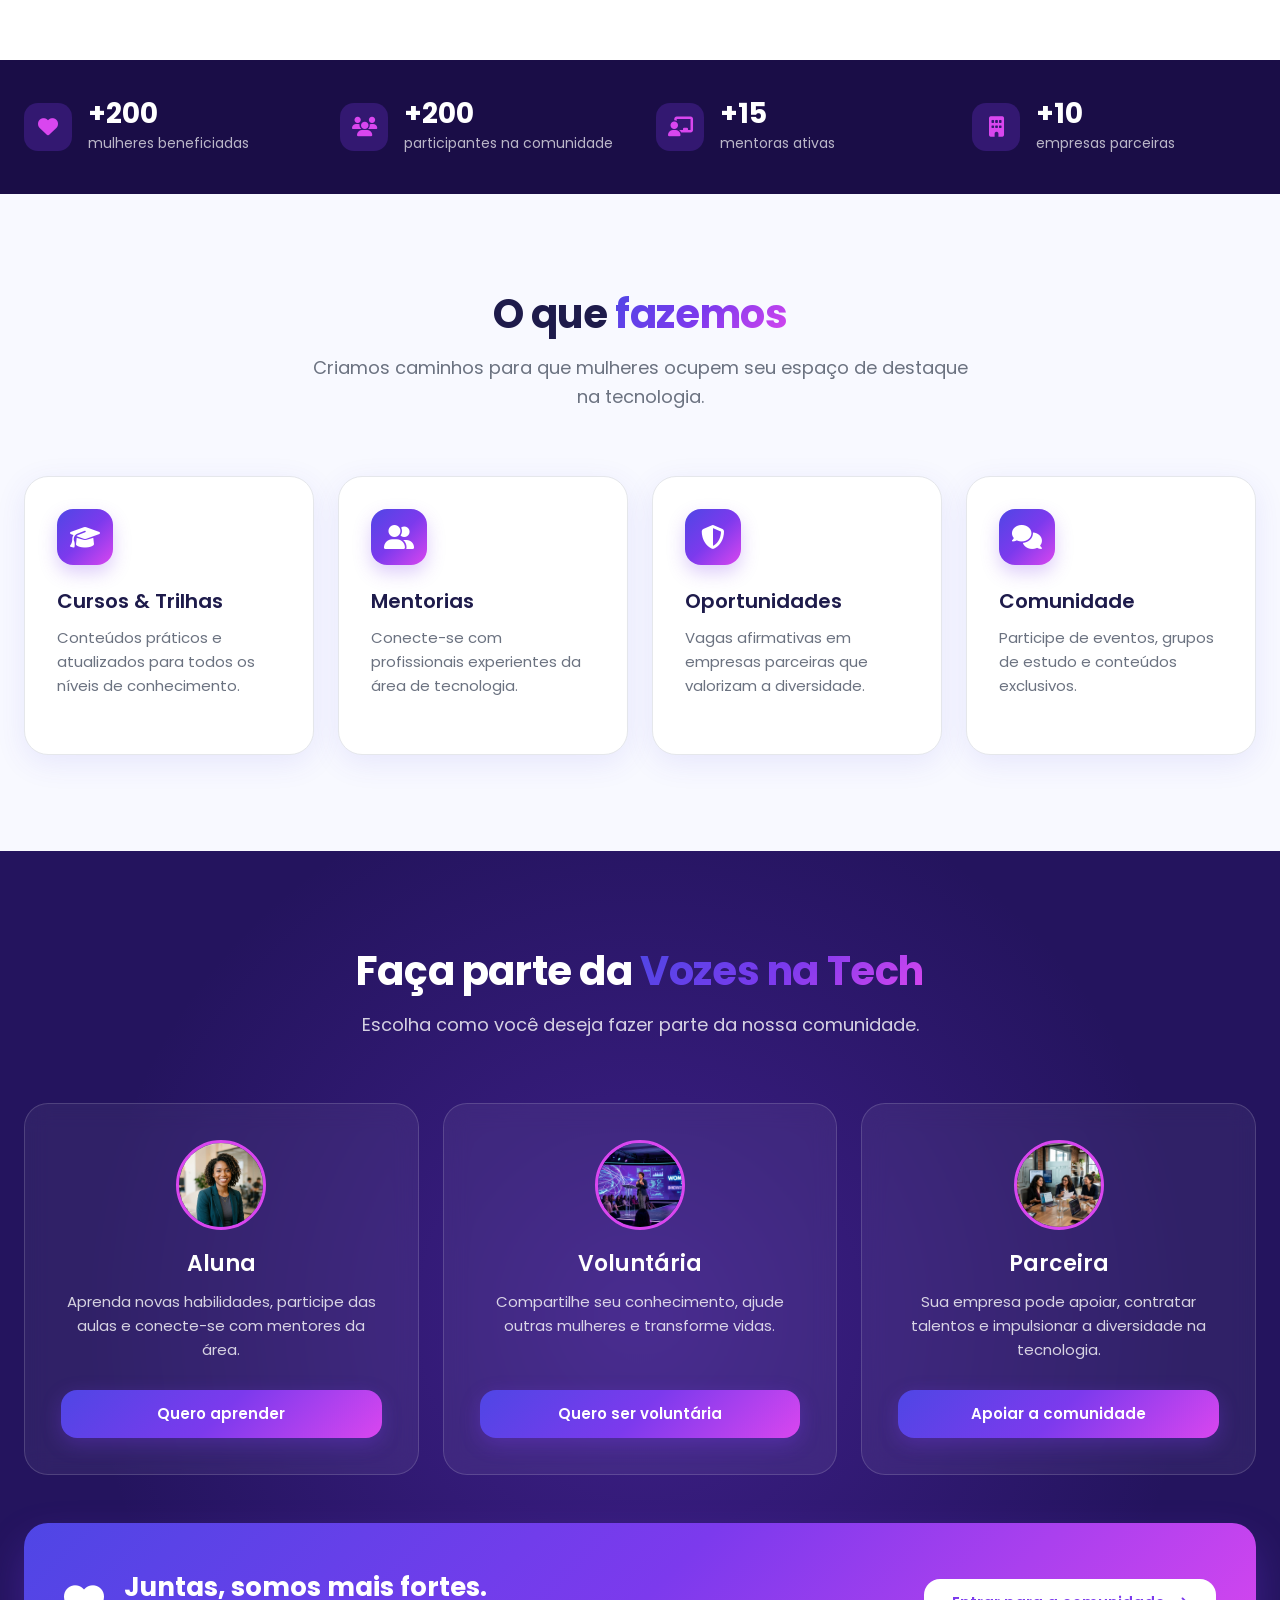
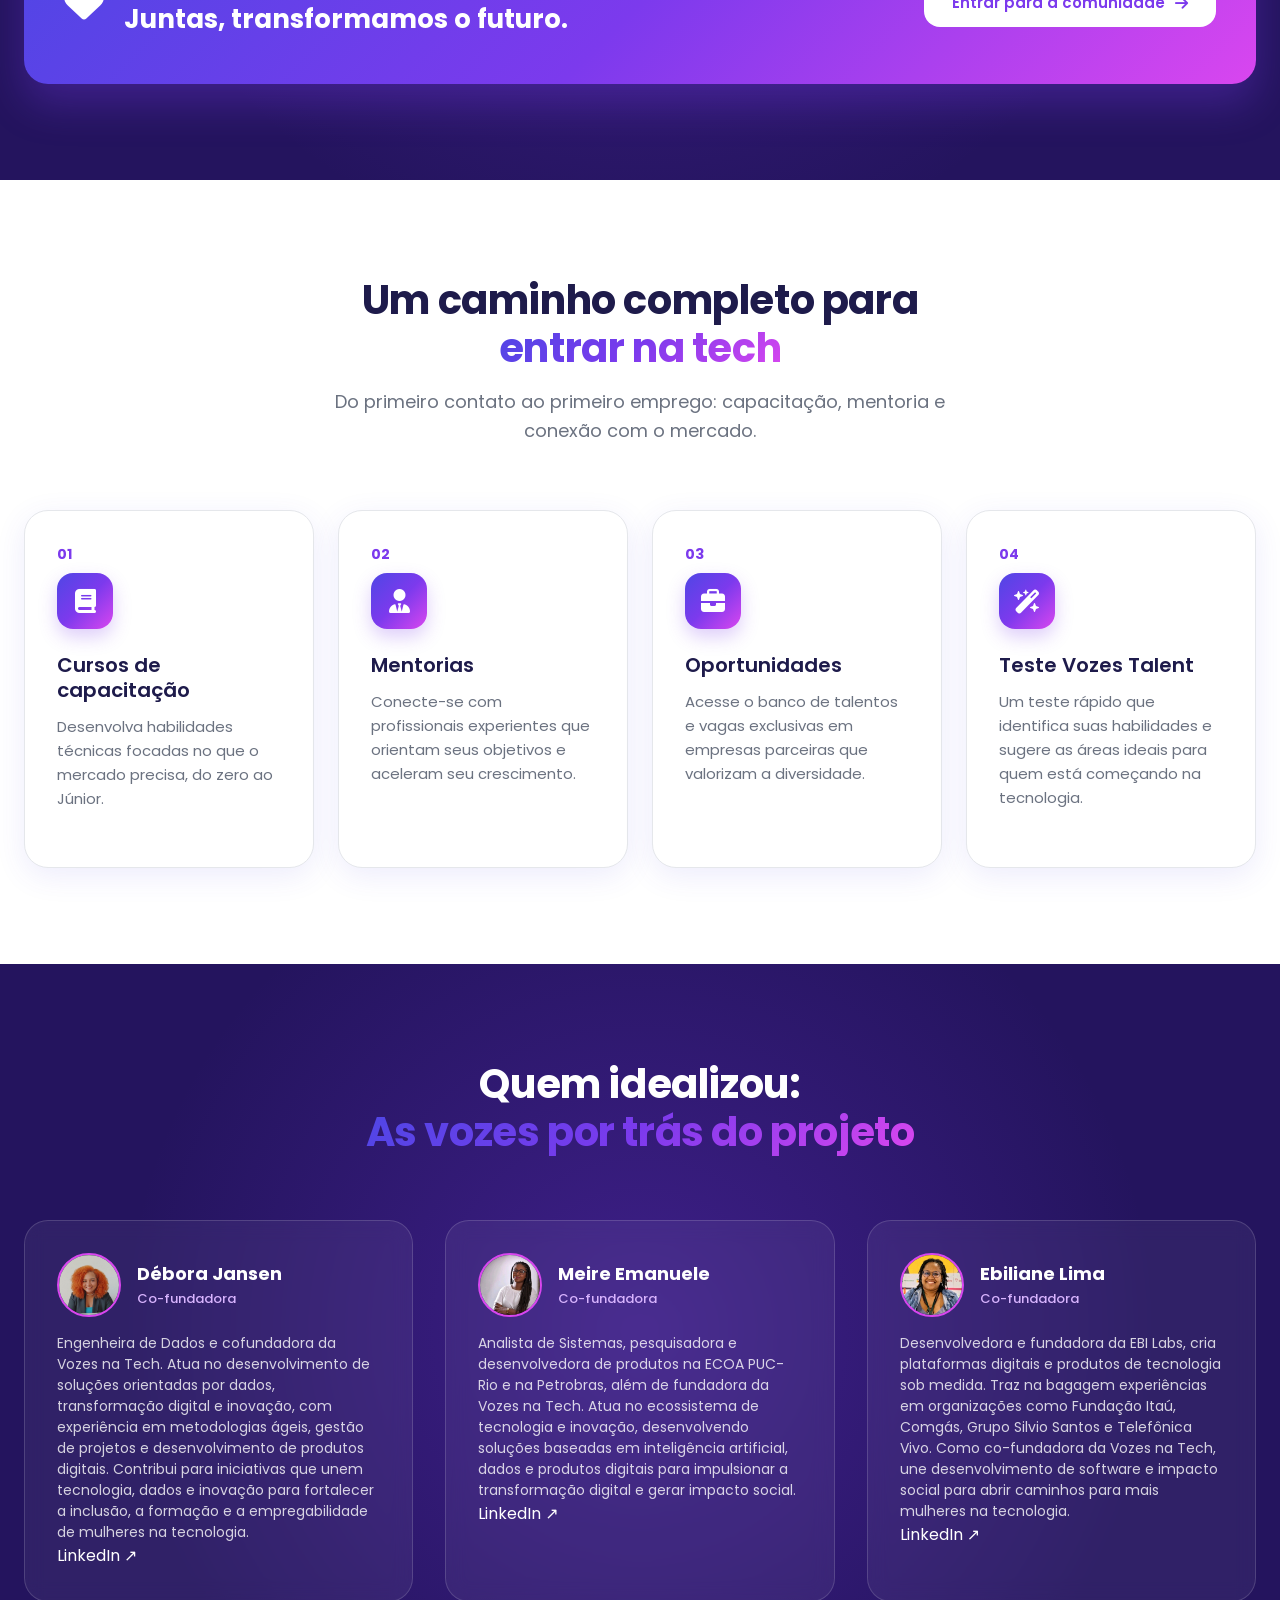
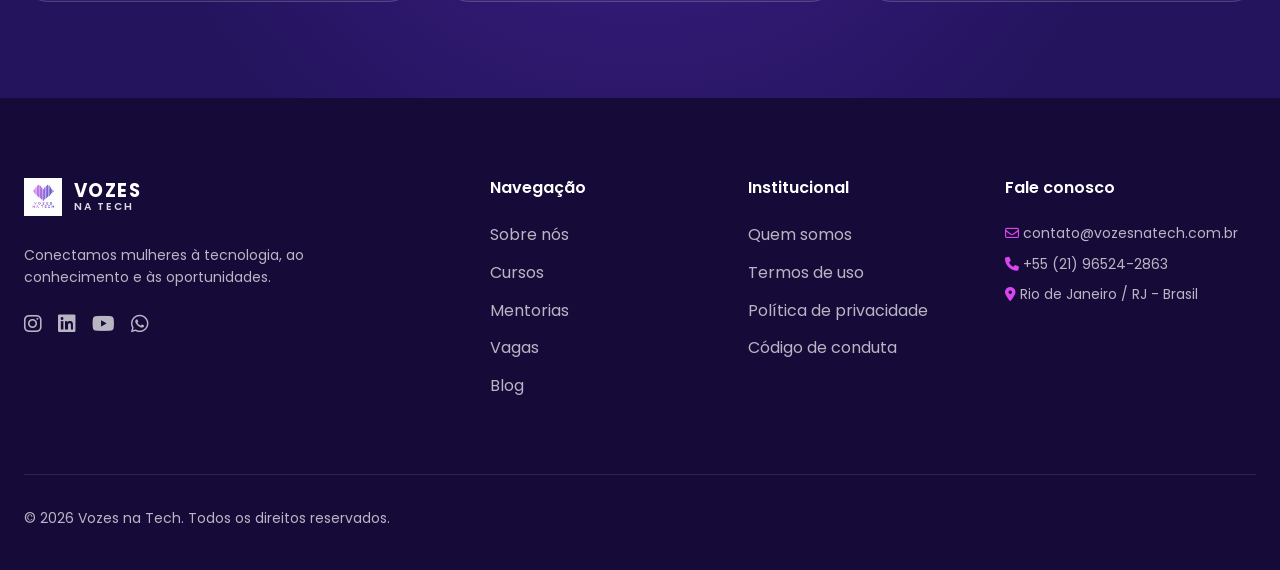
==== commit 968207bc: "Update index.html" ====
--- a/index.html
+++ b/index.html
@@ -24,7 +24,7 @@
       <ul class="nav-menu">
         <li><a href="index.html" class="nav-link active">Início</a></li>
         <li><a href="#projeto" class="nav-link">Sobre</a></li>
-        <li><a href="#sobre" class="nav-link">Faça parte </a></li>
+        <li><a href="#sobre" class="nav-link">Faça Parte </a></li>
 
       </ul>
 
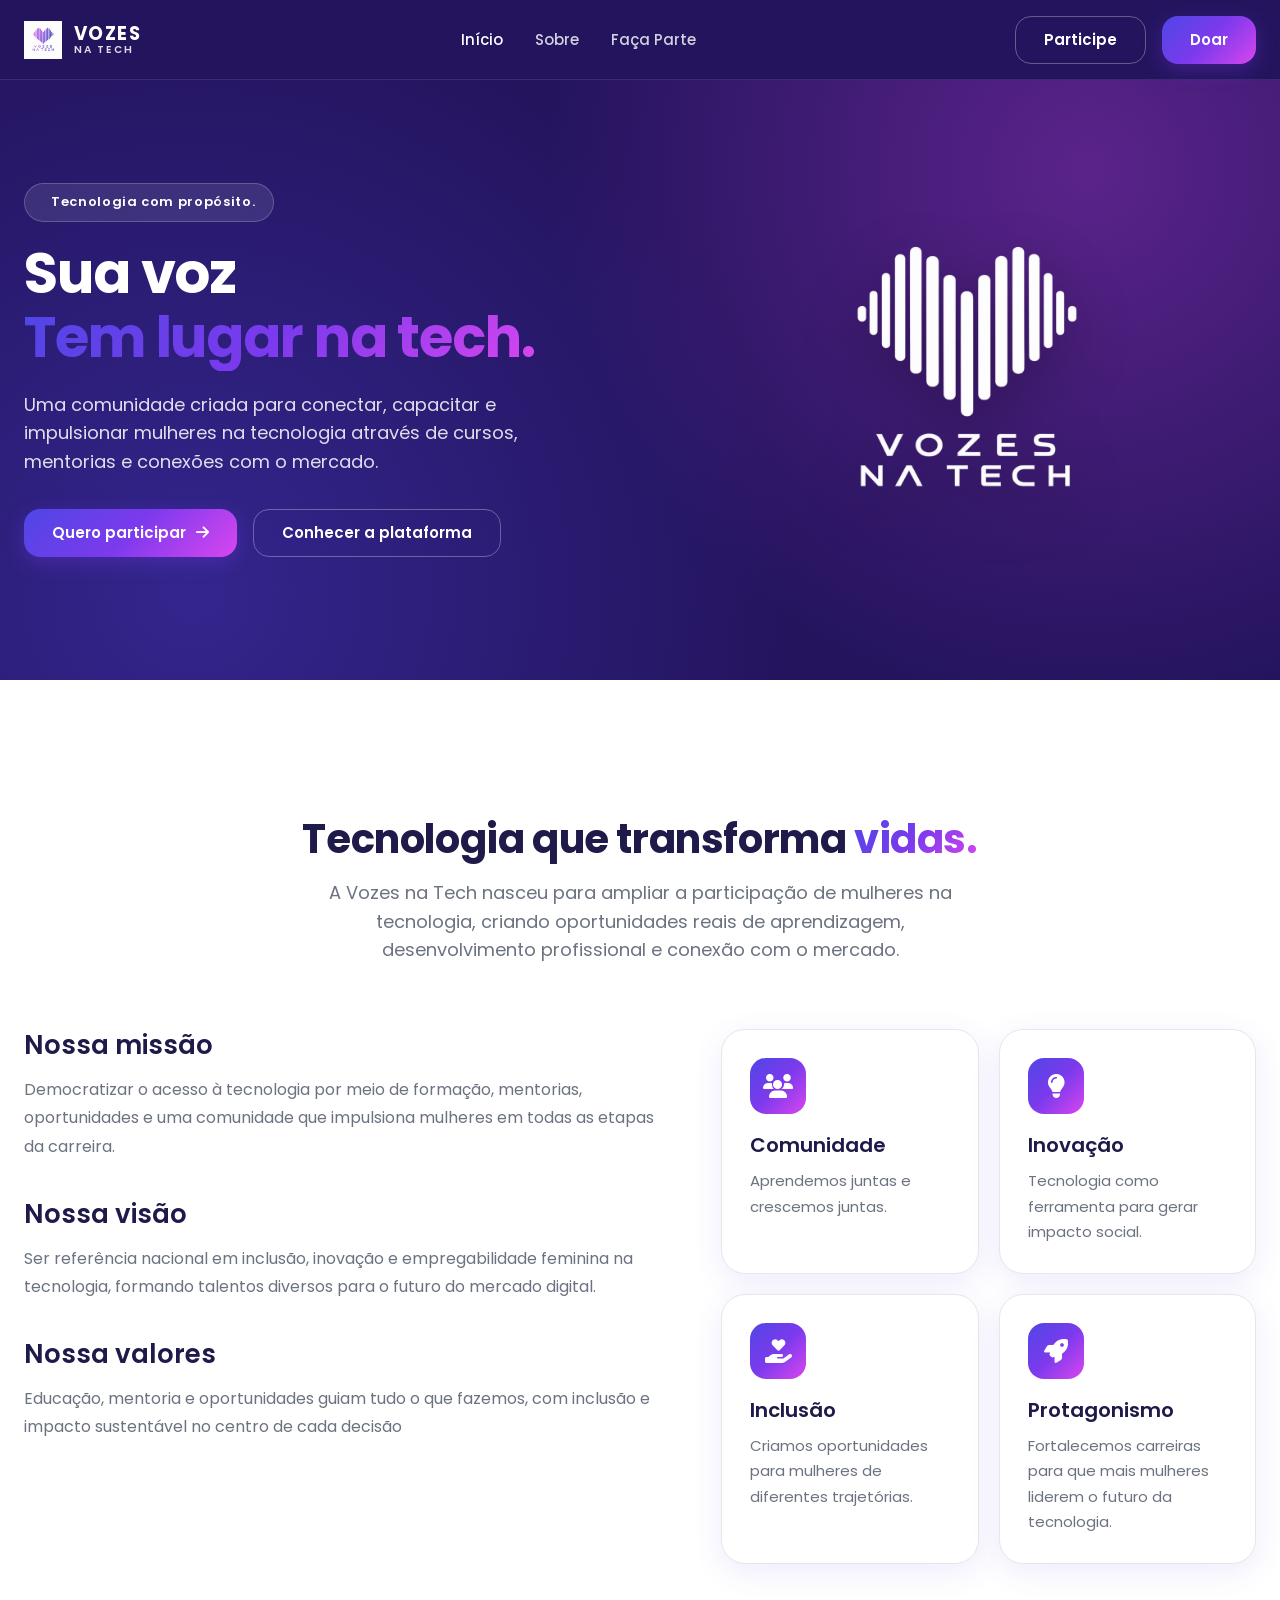
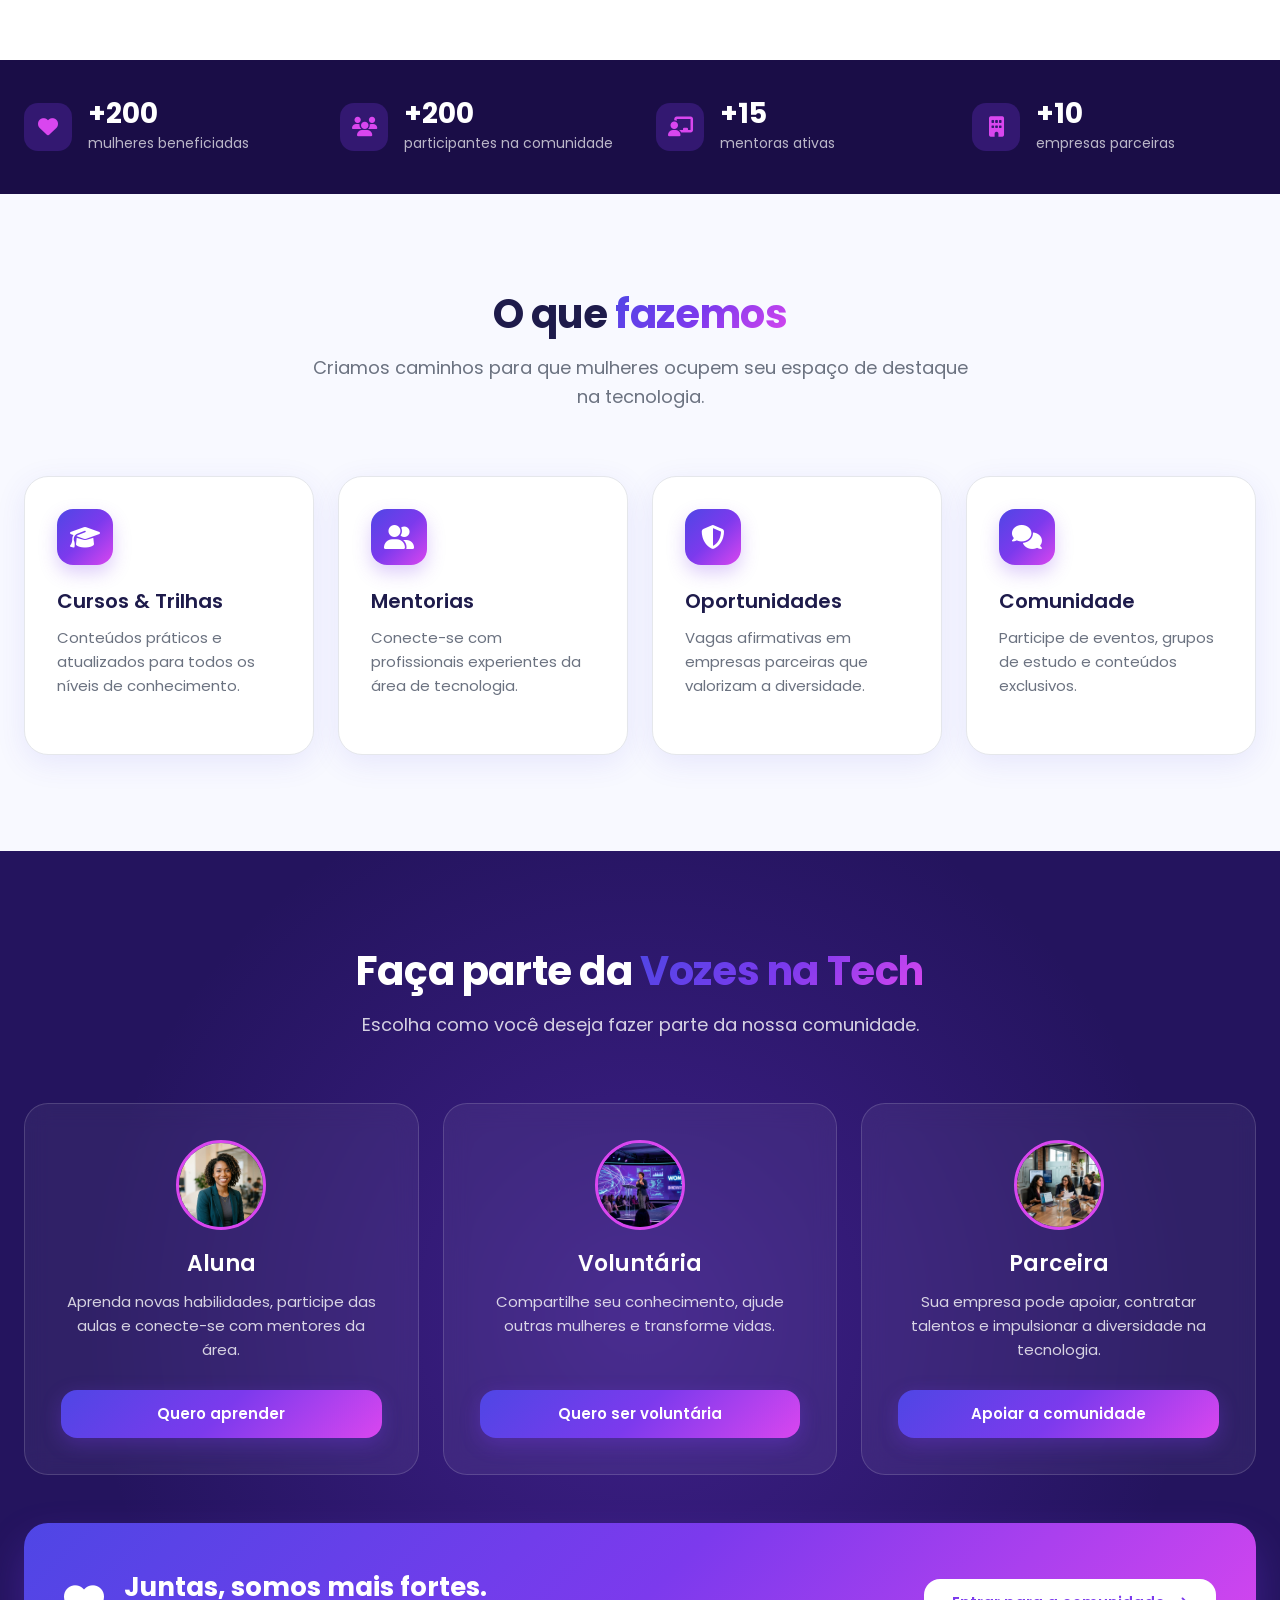
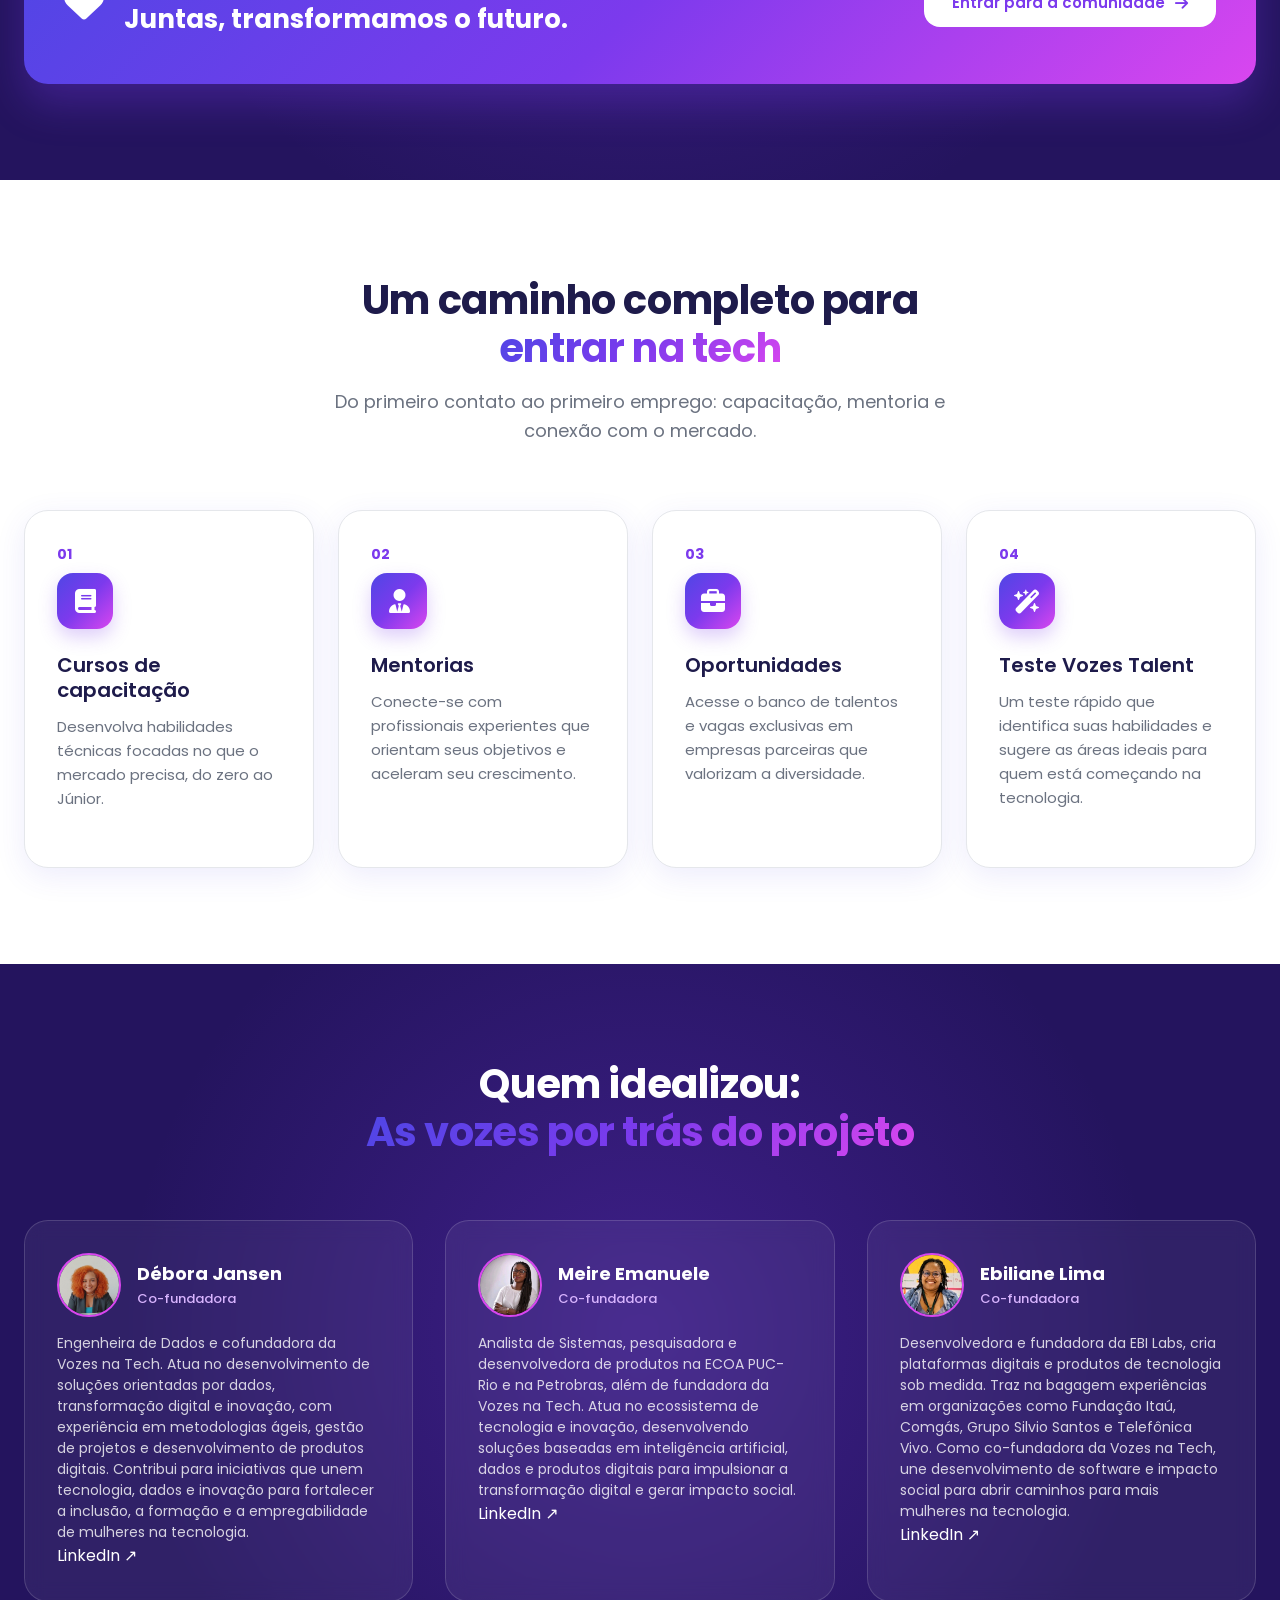
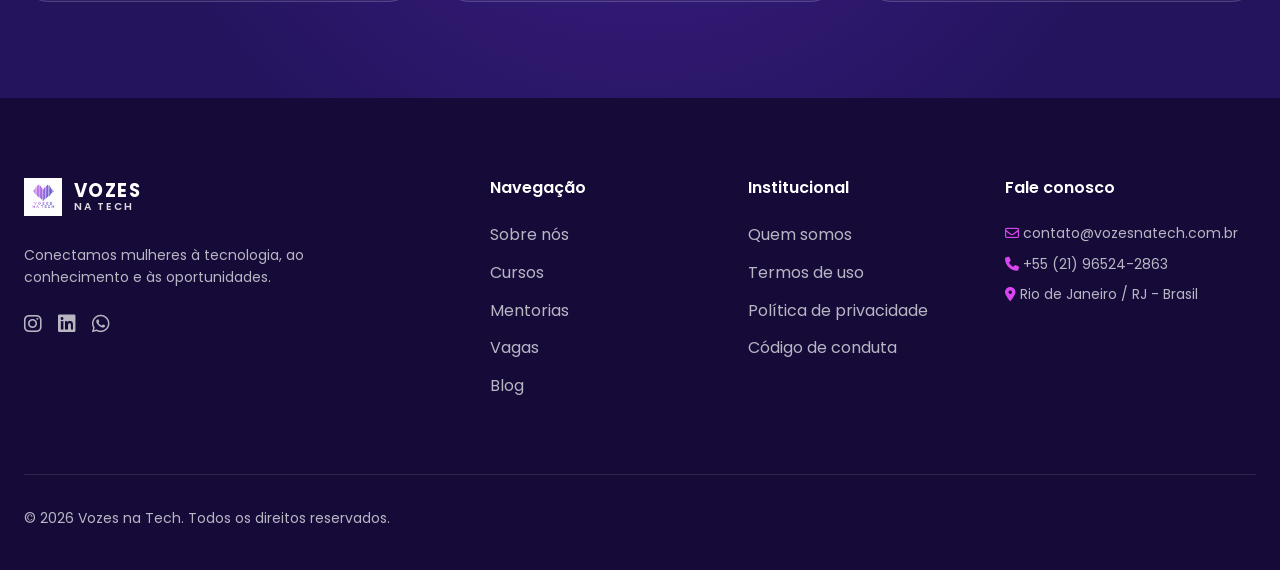
==== commit d3946d17: "Update index.html" ====
--- a/index.html
+++ b/index.html
@@ -392,7 +392,7 @@
     <div class="container">
       <div class="footer-grid">
         <div>
-          <a href="index.html" class="logo" style="margin-bottom: 16px;">
+          <a href="dashboard.html" class="logo" style="margin-bottom: 16px;">
             <img src="assets/logo_vozes.png?v=3" alt="Vozes na Tech" class="logo-img" />
             <div class="logo-text-brand">
               VOZES<br><small>NA TECH</small>
@@ -402,10 +402,10 @@
             Conectamos mulheres à tecnologia, ao conhecimento e às oportunidades.
           </p>
           <div style="display: flex; gap: 16px; font-size: 20px; margin-top: 20px;">
-            <a href="#"><i class="fa-brands fa-instagram"></i></a>
-            <a href="#"><i class="fa-brands fa-linkedin"></i></a>
-            <a href="#"><i class="fa-brands fa-youtube"></i></a>
-            <a href="#"><i class="fa-brands fa-whatsapp"></i></a>
+            <a href="https://www.instagram.com/vozesnatech/"><i class="fa-brands fa-instagram"></i></a>
+            <a href="https://www.linkedin.com/company/vozesnatech/posts/?feedView=all"><i class="fa-brands fa-linkedin"></i></a>
+            <!-- depois coloca<a href="#"><i class="fa-brands fa-youtube"></i></a>-->
+            <a href="https://api.whatsapp.com/send/?phone=%2B5521965242863&text=Ol%C3%A1+Meire%2C+gostaria+de+conversar+com+voc%C3%AA+sobre+a+Vozes+na+Tech.&type=phone_number&app_absent=0"><i class="fa-brands fa-whatsapp"></i></a>
           </div>
         </div>
 
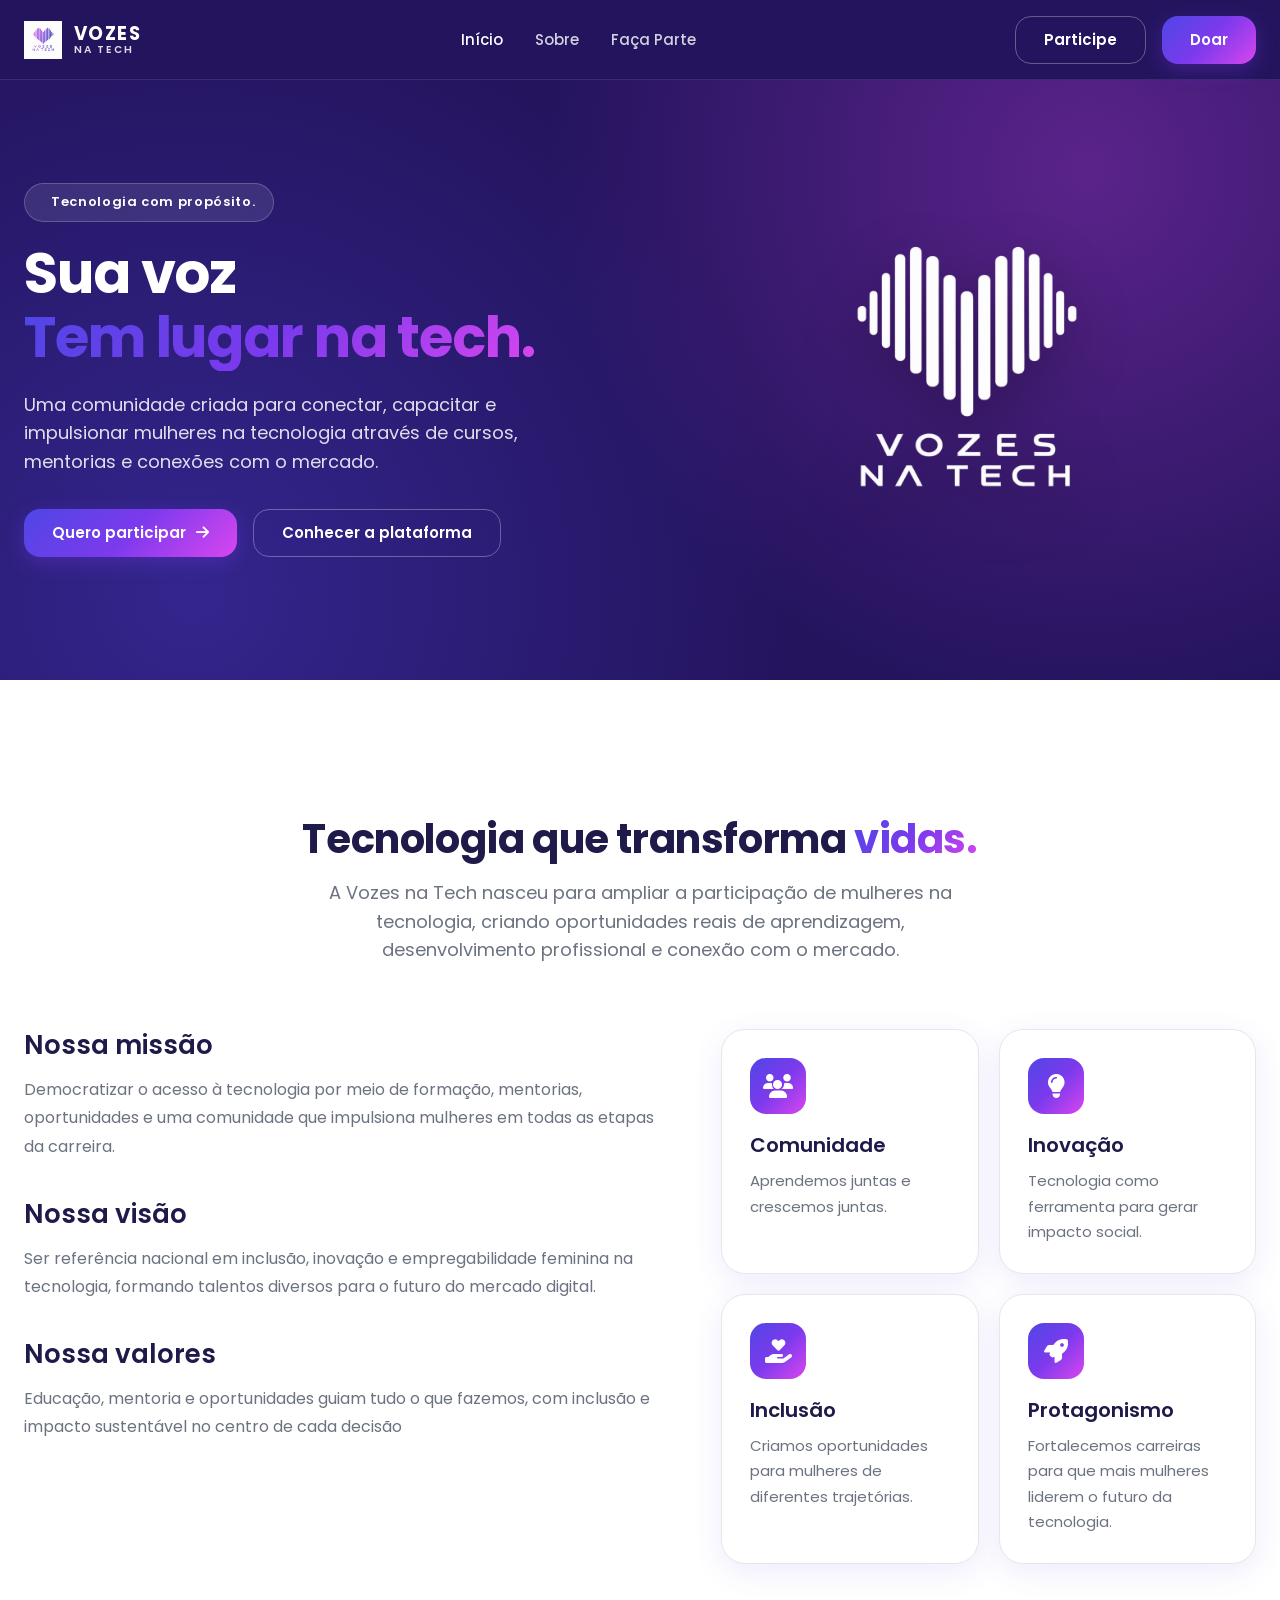
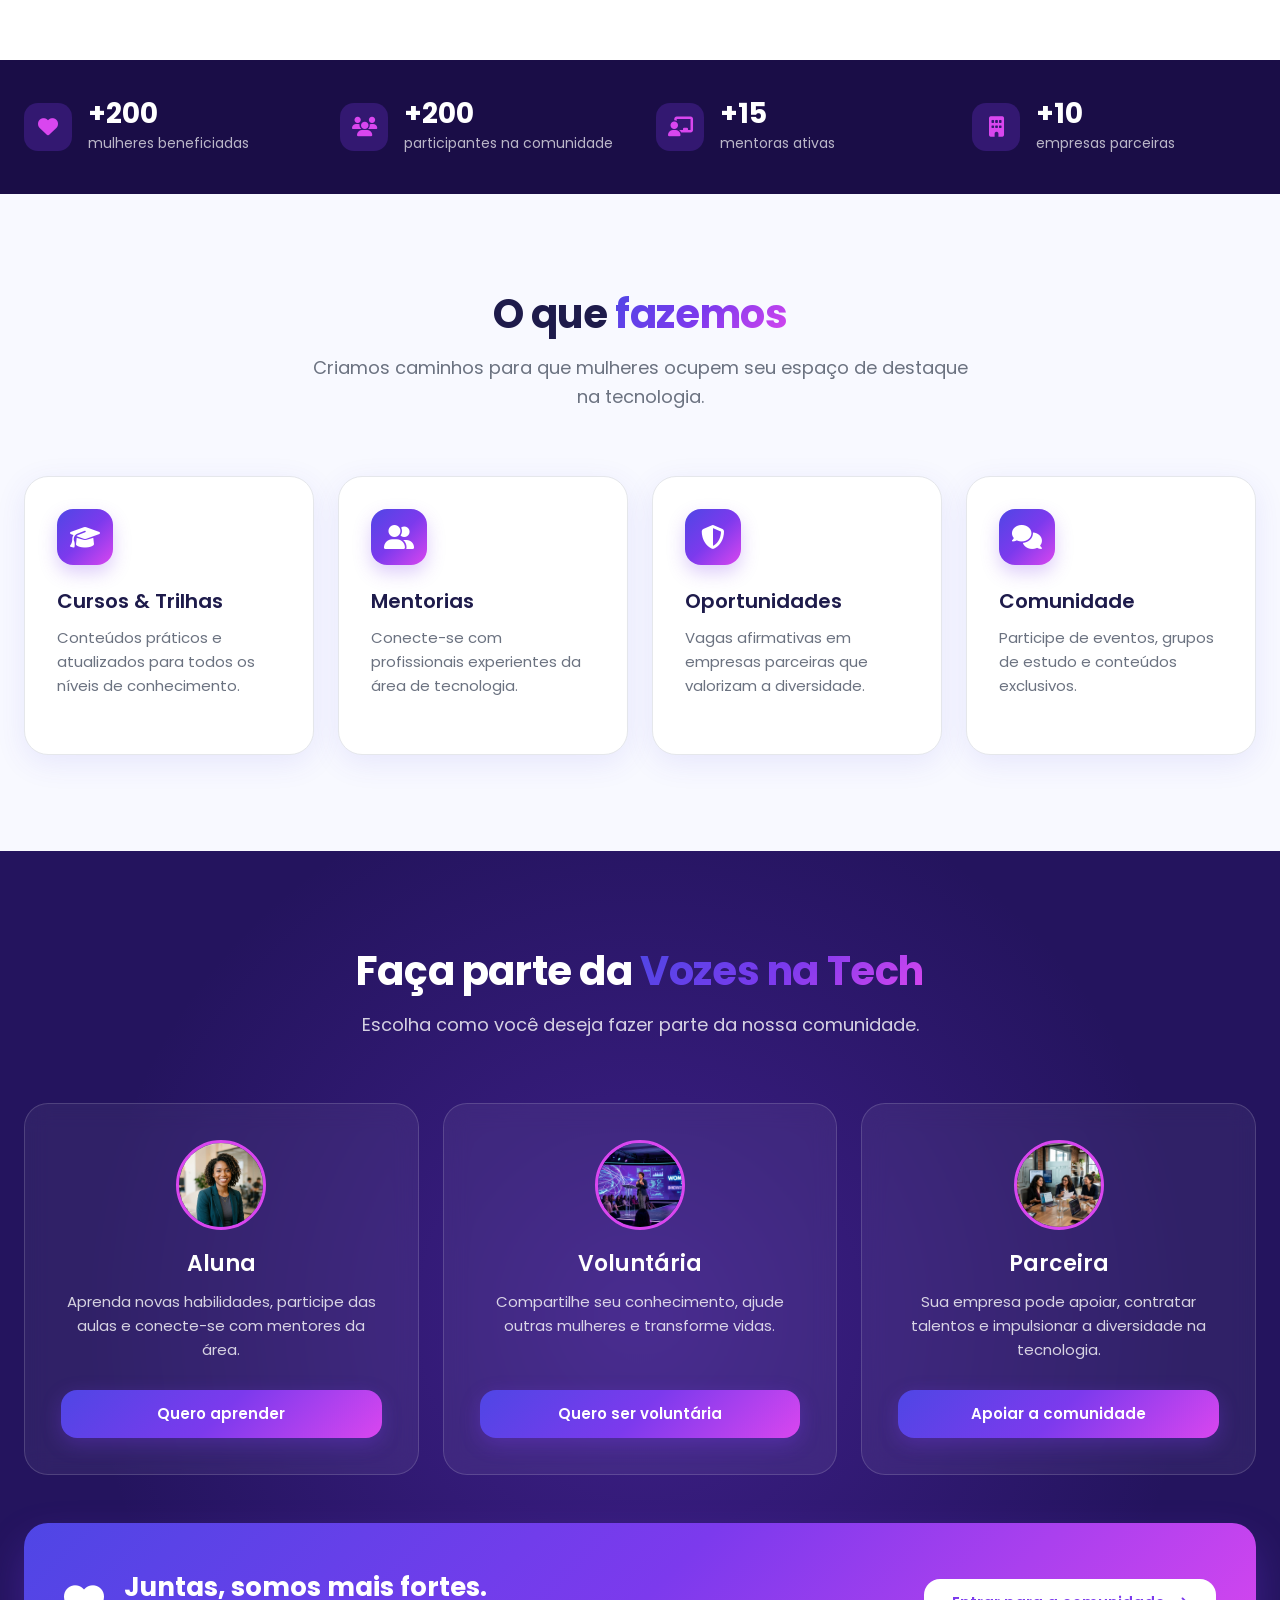
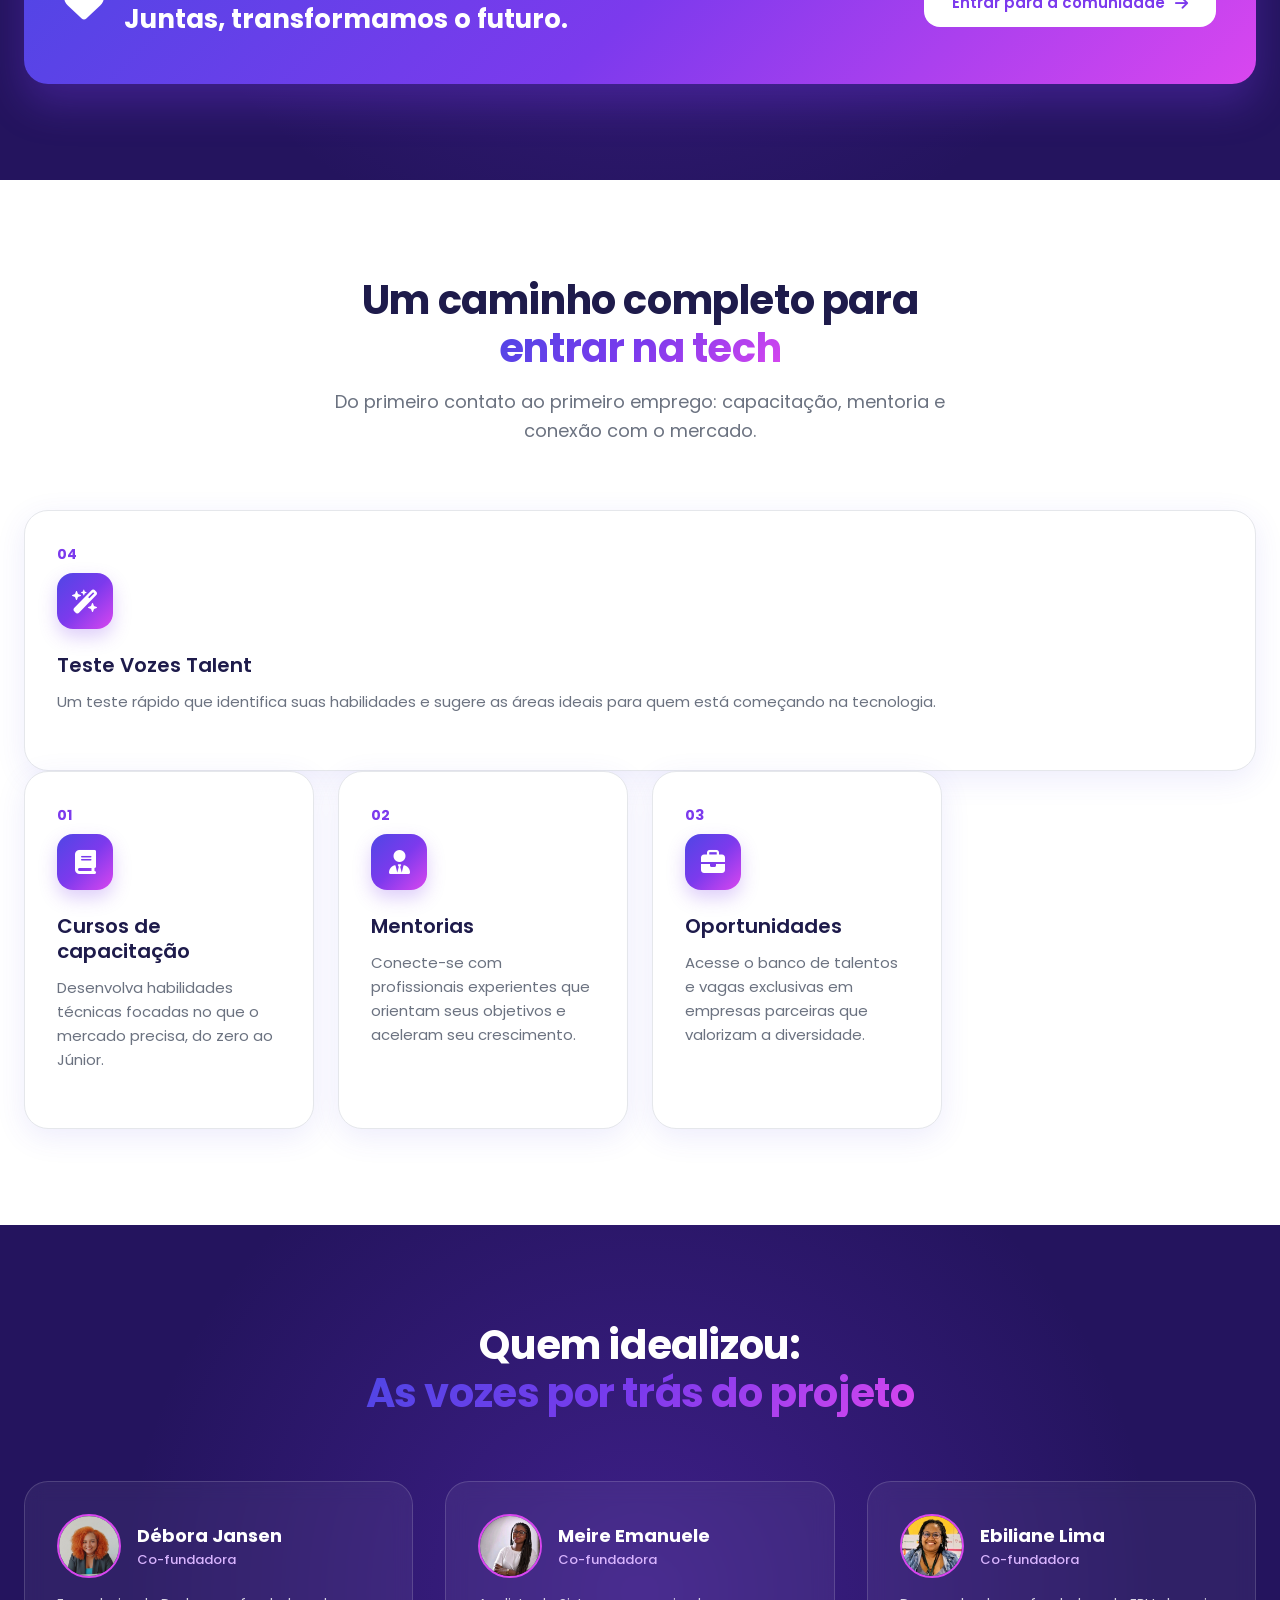
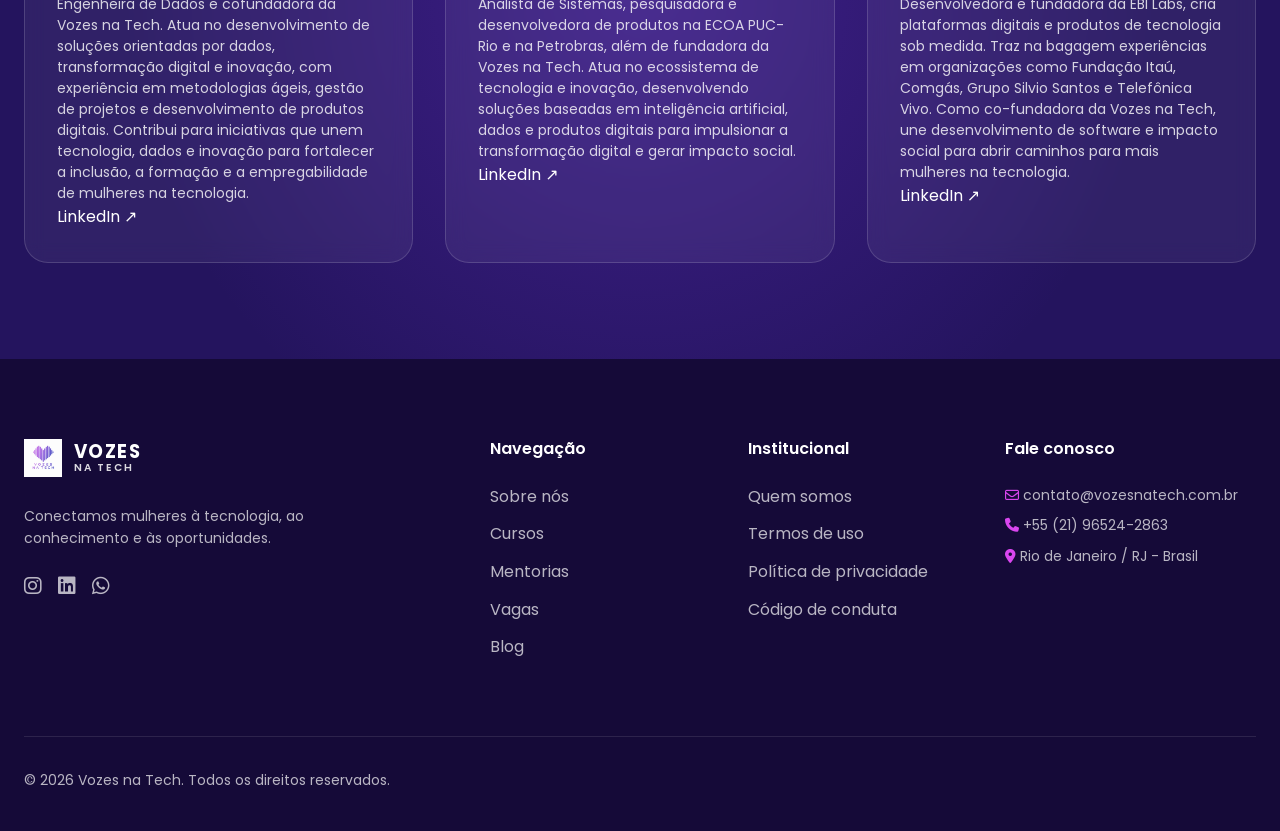
==== commit 7b01dcca: "Update index.html" ====
--- a/index.html
+++ b/index.html
@@ -304,6 +304,14 @@
         <p>Do primeiro contato ao primeiro emprego: capacitação, mentoria e conexão com o mercado.</p>
       </div>
 
+
+        <div class="feature-card">
+          <div style="font-size: 14px; font-weight: 700; color: var(--secondary); margin-bottom: 8px;">04</div>
+          <div class="feature-icon-box"><i class="fa-solid fa-wand-magic-sparkles"></i></div>
+          <h3>Teste Vozes Talent</h3>
+          <p>Um teste rápido que identifica suas habilidades e sugere as áreas ideais para quem está começando na tecnologia.</p>
+        </div>
+      
       <div class="grid-4">
         <div class="feature-card">
           <div style="font-size: 14px; font-weight: 700; color: var(--secondary); margin-bottom: 8px;">01</div>
@@ -326,12 +334,7 @@
           <p>Acesse o banco de talentos e vagas exclusivas em empresas parceiras que valorizam a diversidade.</p>
         </div>
 
-        <div class="feature-card">
-          <div style="font-size: 14px; font-weight: 700; color: var(--secondary); margin-bottom: 8px;">04</div>
-          <div class="feature-icon-box"><i class="fa-solid fa-wand-magic-sparkles"></i></div>
-          <h3>Teste Vozes Talent</h3>
-          <p>Um teste rápido que identifica suas habilidades e sugere as áreas ideais para quem está começando na tecnologia.</p>
-        </div>
+      
       </div>
     </div>
   </section>
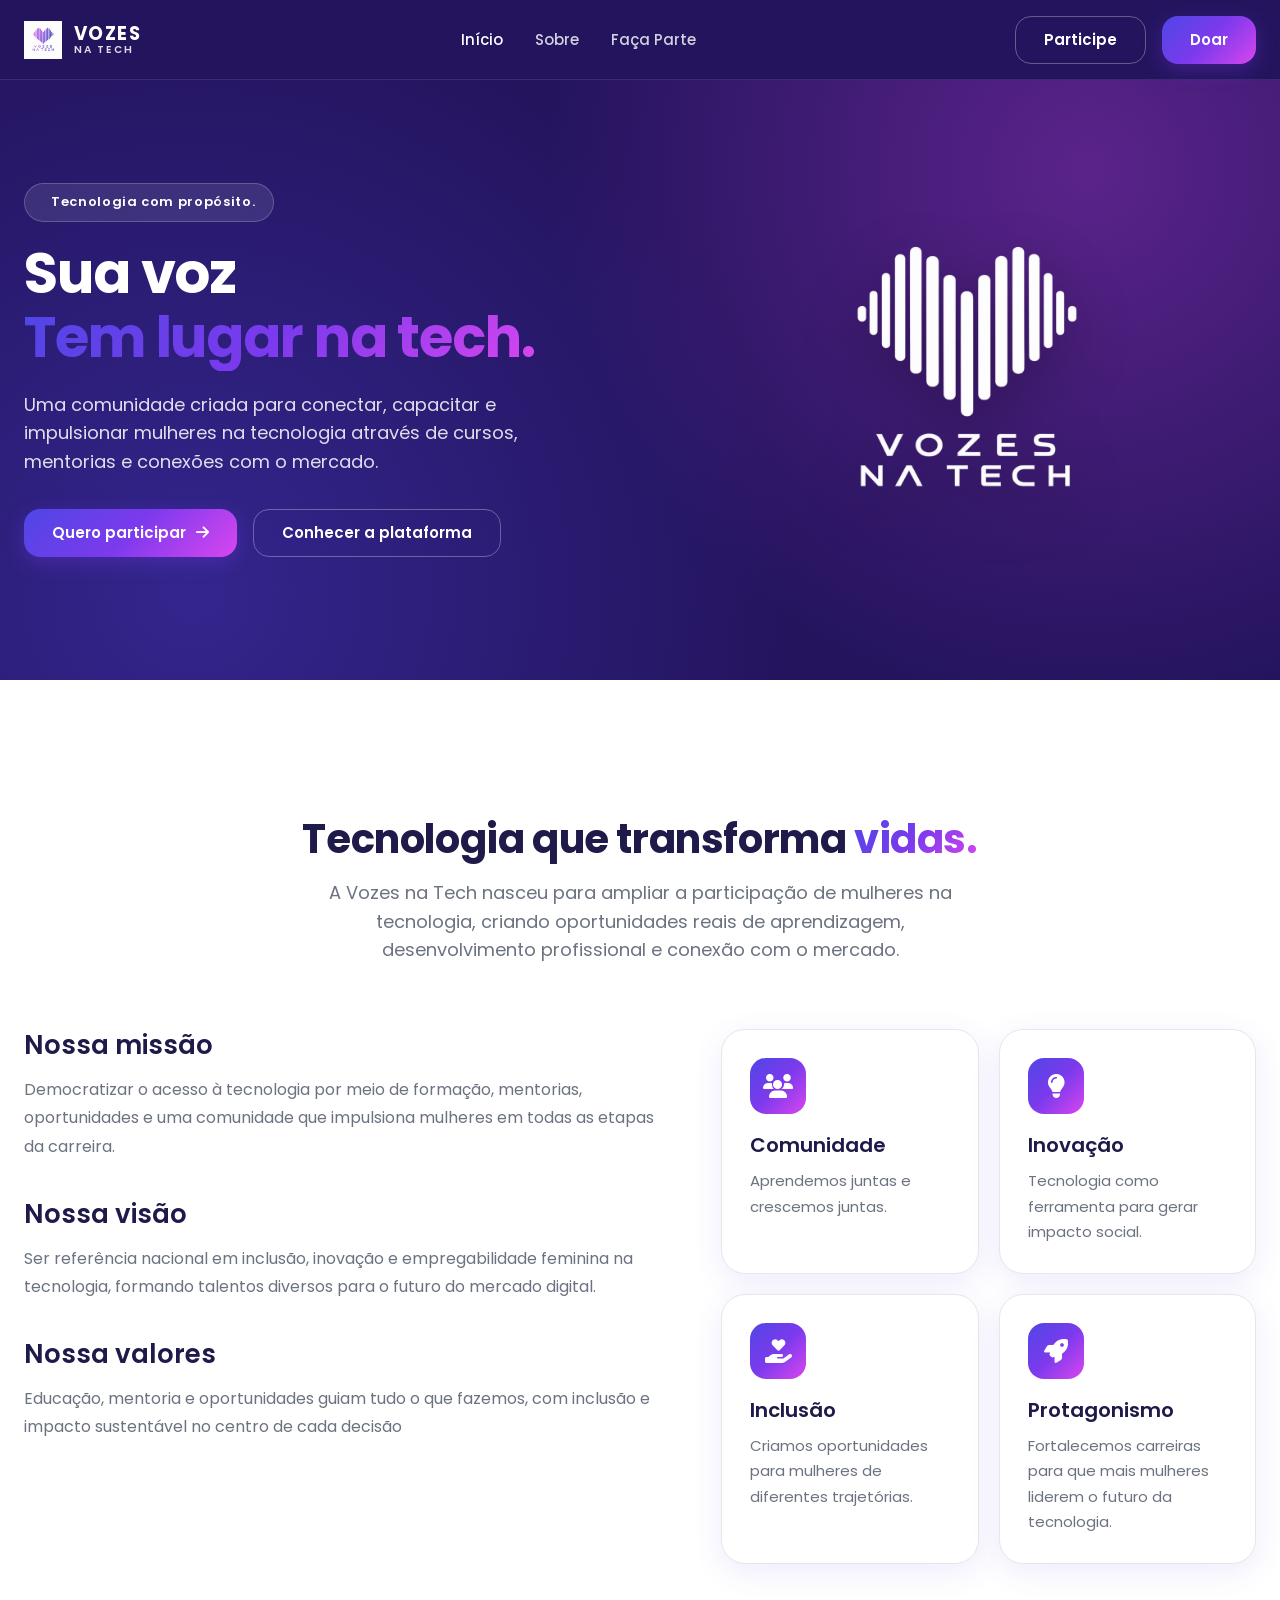
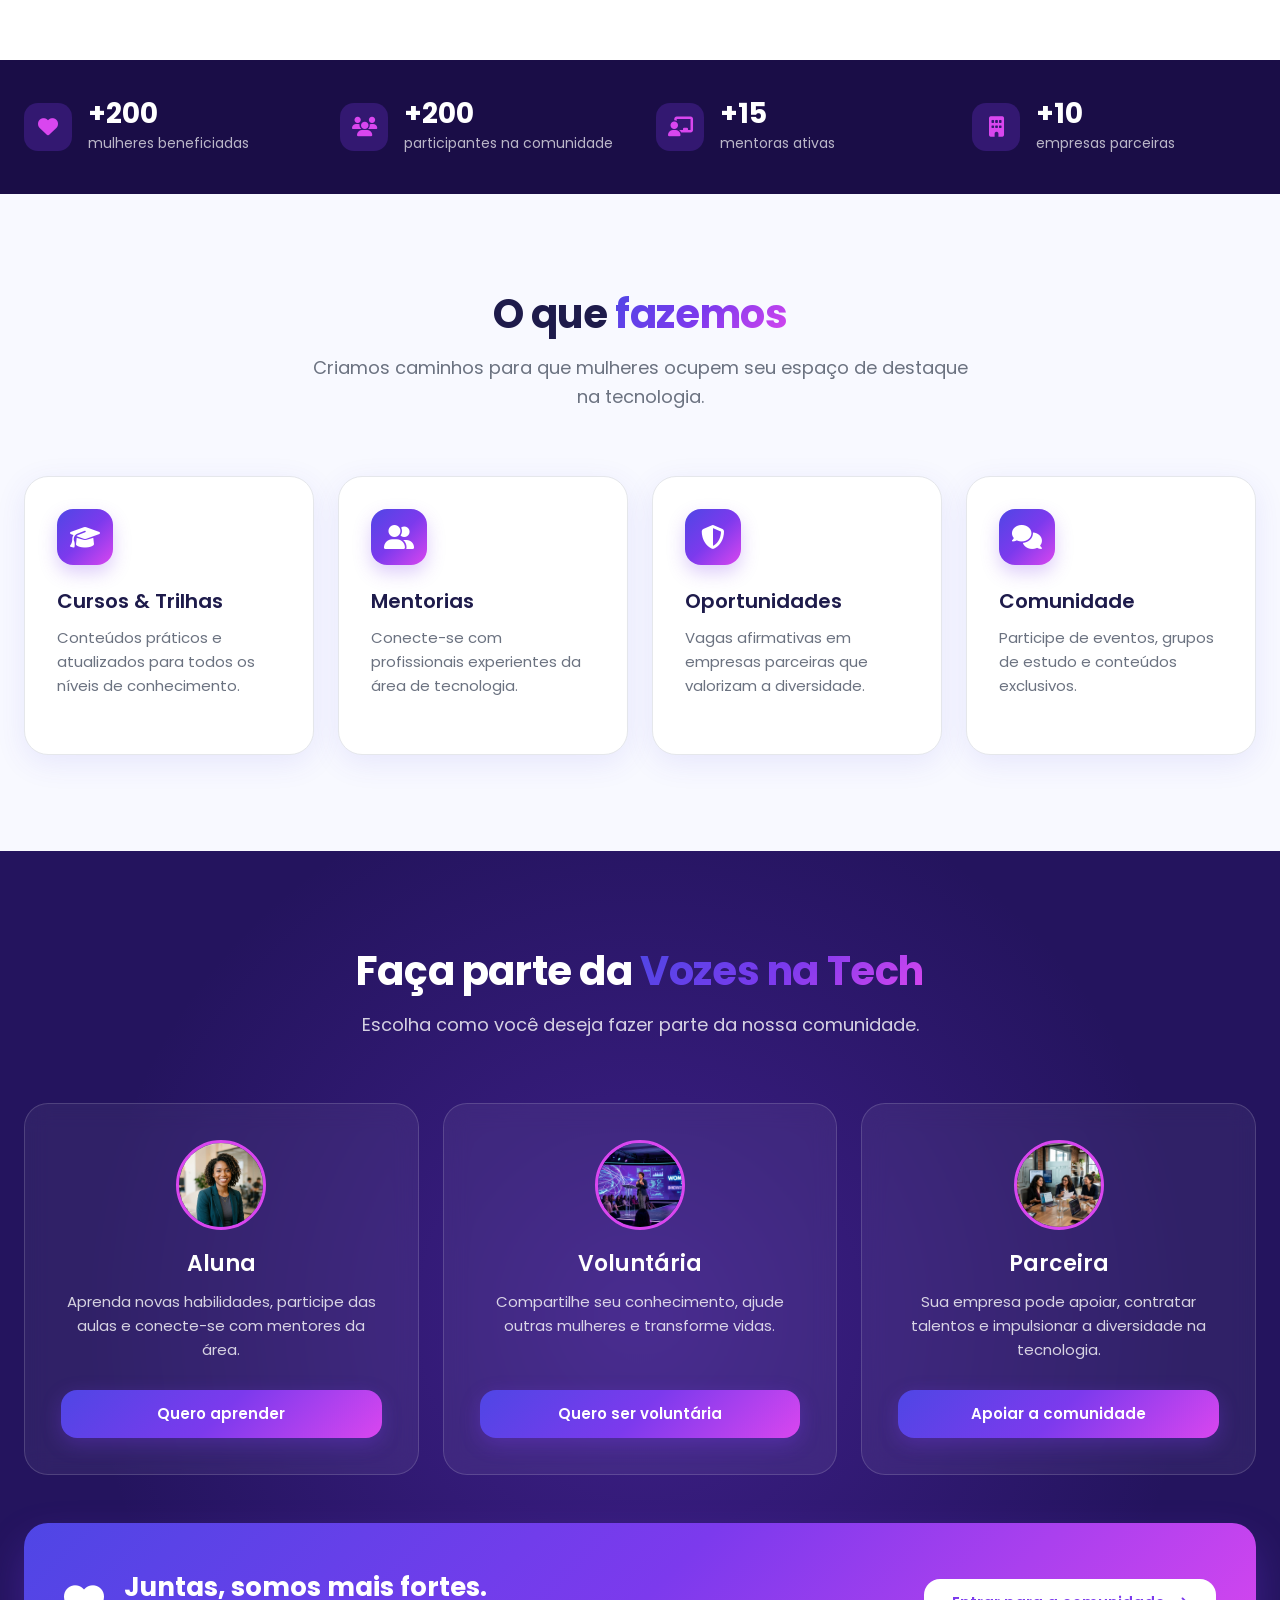
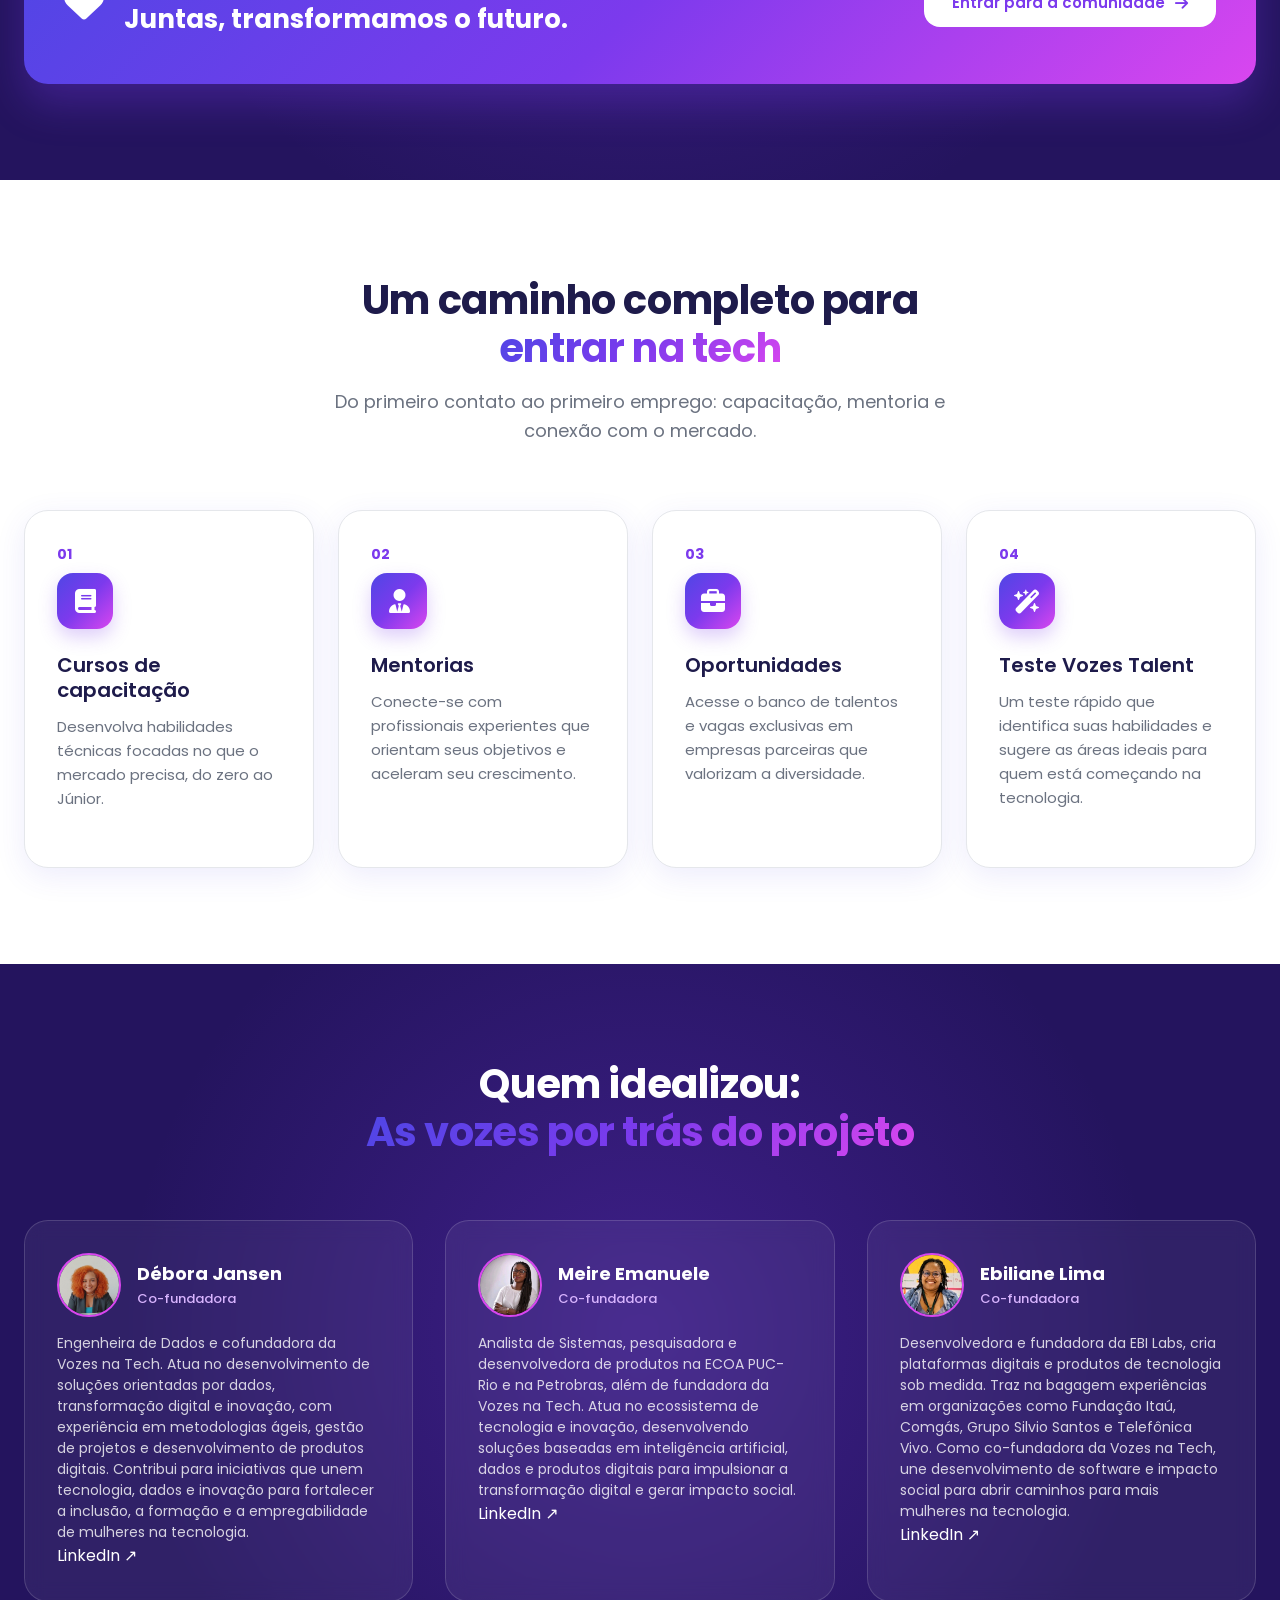
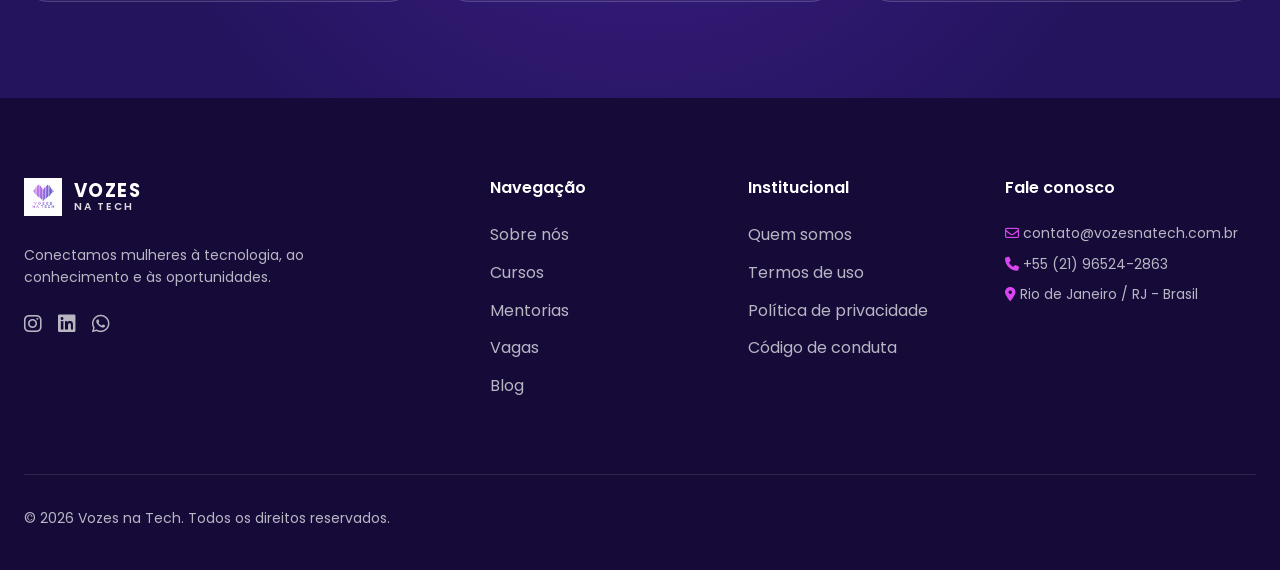
==== commit 6280a50f: "Update index.html" ====
--- a/index.html
+++ b/index.html
@@ -304,37 +304,34 @@
         <p>Do primeiro contato ao primeiro emprego: capacitação, mentoria e conexão com o mercado.</p>
       </div>
 
-
-        <div class="feature-card">
+      
+      <div class="grid-4">
+        <div class="feature-card">
+          <div style="font-size: 14px; font-weight: 700; color: var(--secondary); margin-bottom: 8px;">01</div>
+          <div class="feature-icon-box"><i class="fa-solid fa-book"></i></div>
+          <h3>Cursos de capacitação</h3>
+          <p>Desenvolva habilidades técnicas focadas no que o mercado precisa, do zero ao Júnior.</p>
+        </div>
+
+        <div class="feature-card">
+          <div style="font-size: 14px; font-weight: 700; color: var(--secondary); margin-bottom: 8px;">02</div>
+          <div class="feature-icon-box"><i class="fa-solid fa-user-tie"></i></div>
+          <h3>Mentorias</h3>
+          <p>Conecte-se com profissionais experientes que orientam seus objetivos e aceleram seu crescimento.</p>
+        </div>
+
+        <div class="feature-card">
+          <div style="font-size: 14px; font-weight: 700; color: var(--secondary); margin-bottom: 8px;">03</div>
+          <div class="feature-icon-box"><i class="fa-solid fa-briefcase"></i></div>
+          <h3>Oportunidades</h3>
+          <p>Acesse o banco de talentos e vagas exclusivas em empresas parceiras que valorizam a diversidade.</p>
+        </div>
+              <div class="feature-card">
           <div style="font-size: 14px; font-weight: 700; color: var(--secondary); margin-bottom: 8px;">04</div>
           <div class="feature-icon-box"><i class="fa-solid fa-wand-magic-sparkles"></i></div>
           <h3>Teste Vozes Talent</h3>
           <p>Um teste rápido que identifica suas habilidades e sugere as áreas ideais para quem está começando na tecnologia.</p>
         </div>
-      
-      <div class="grid-4">
-        <div class="feature-card">
-          <div style="font-size: 14px; font-weight: 700; color: var(--secondary); margin-bottom: 8px;">01</div>
-          <div class="feature-icon-box"><i class="fa-solid fa-book"></i></div>
-          <h3>Cursos de capacitação</h3>
-          <p>Desenvolva habilidades técnicas focadas no que o mercado precisa, do zero ao Júnior.</p>
-        </div>
-
-        <div class="feature-card">
-          <div style="font-size: 14px; font-weight: 700; color: var(--secondary); margin-bottom: 8px;">02</div>
-          <div class="feature-icon-box"><i class="fa-solid fa-user-tie"></i></div>
-          <h3>Mentorias</h3>
-          <p>Conecte-se com profissionais experientes que orientam seus objetivos e aceleram seu crescimento.</p>
-        </div>
-
-        <div class="feature-card">
-          <div style="font-size: 14px; font-weight: 700; color: var(--secondary); margin-bottom: 8px;">03</div>
-          <div class="feature-icon-box"><i class="fa-solid fa-briefcase"></i></div>
-          <h3>Oportunidades</h3>
-          <p>Acesse o banco de talentos e vagas exclusivas em empresas parceiras que valorizam a diversidade.</p>
-        </div>
-
-      
       </div>
     </div>
   </section>
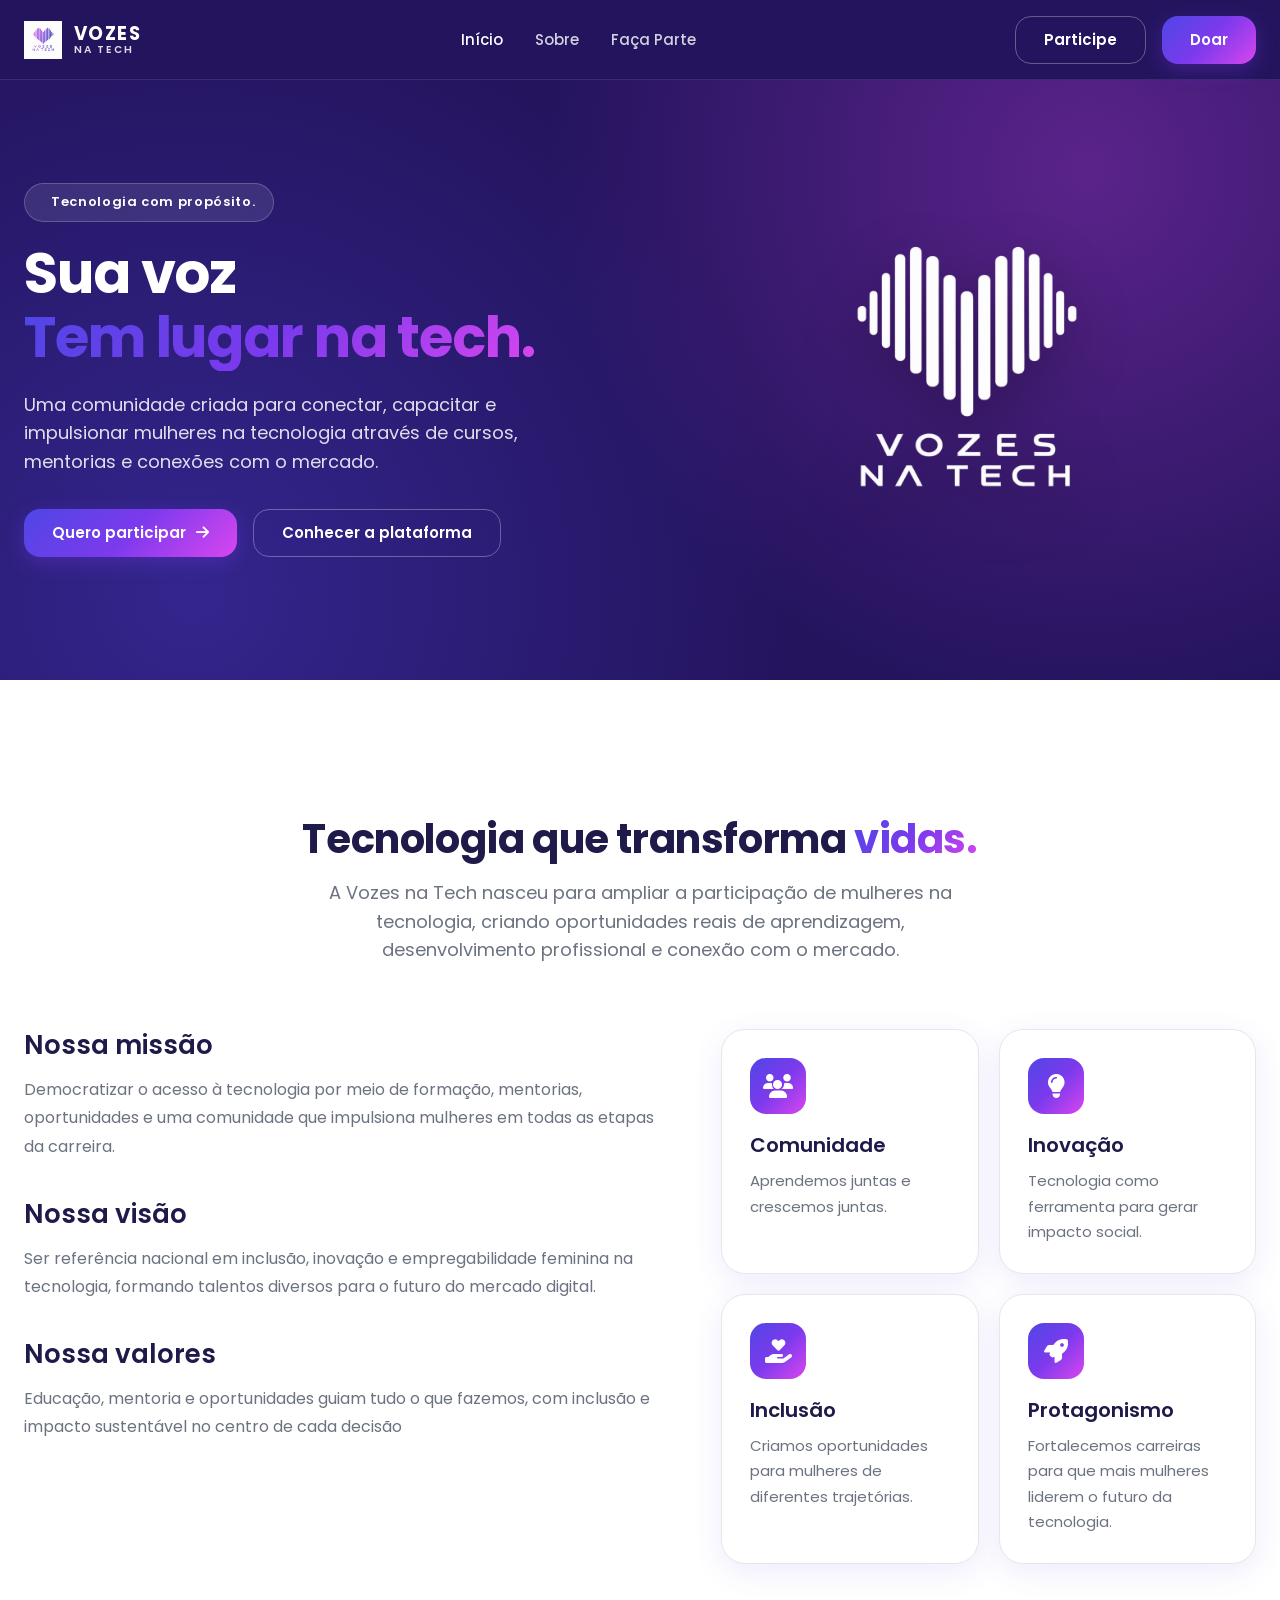
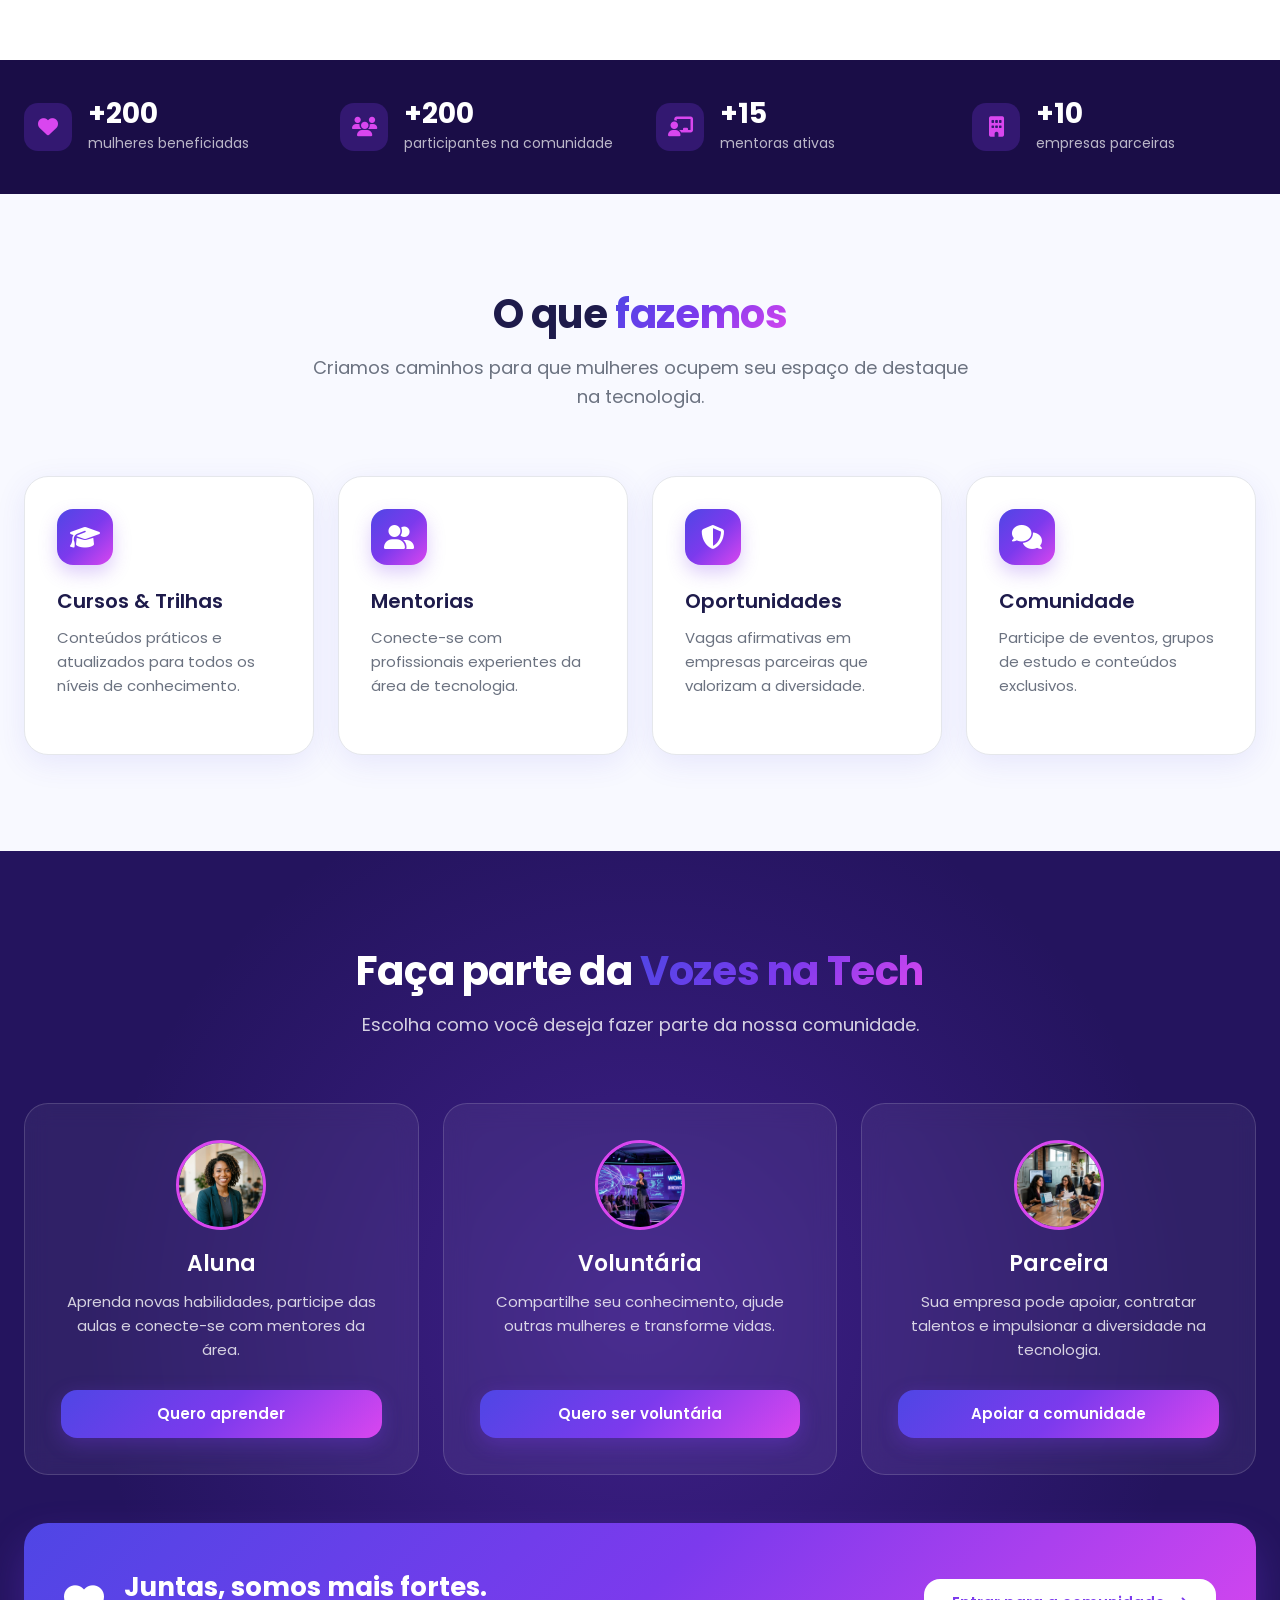
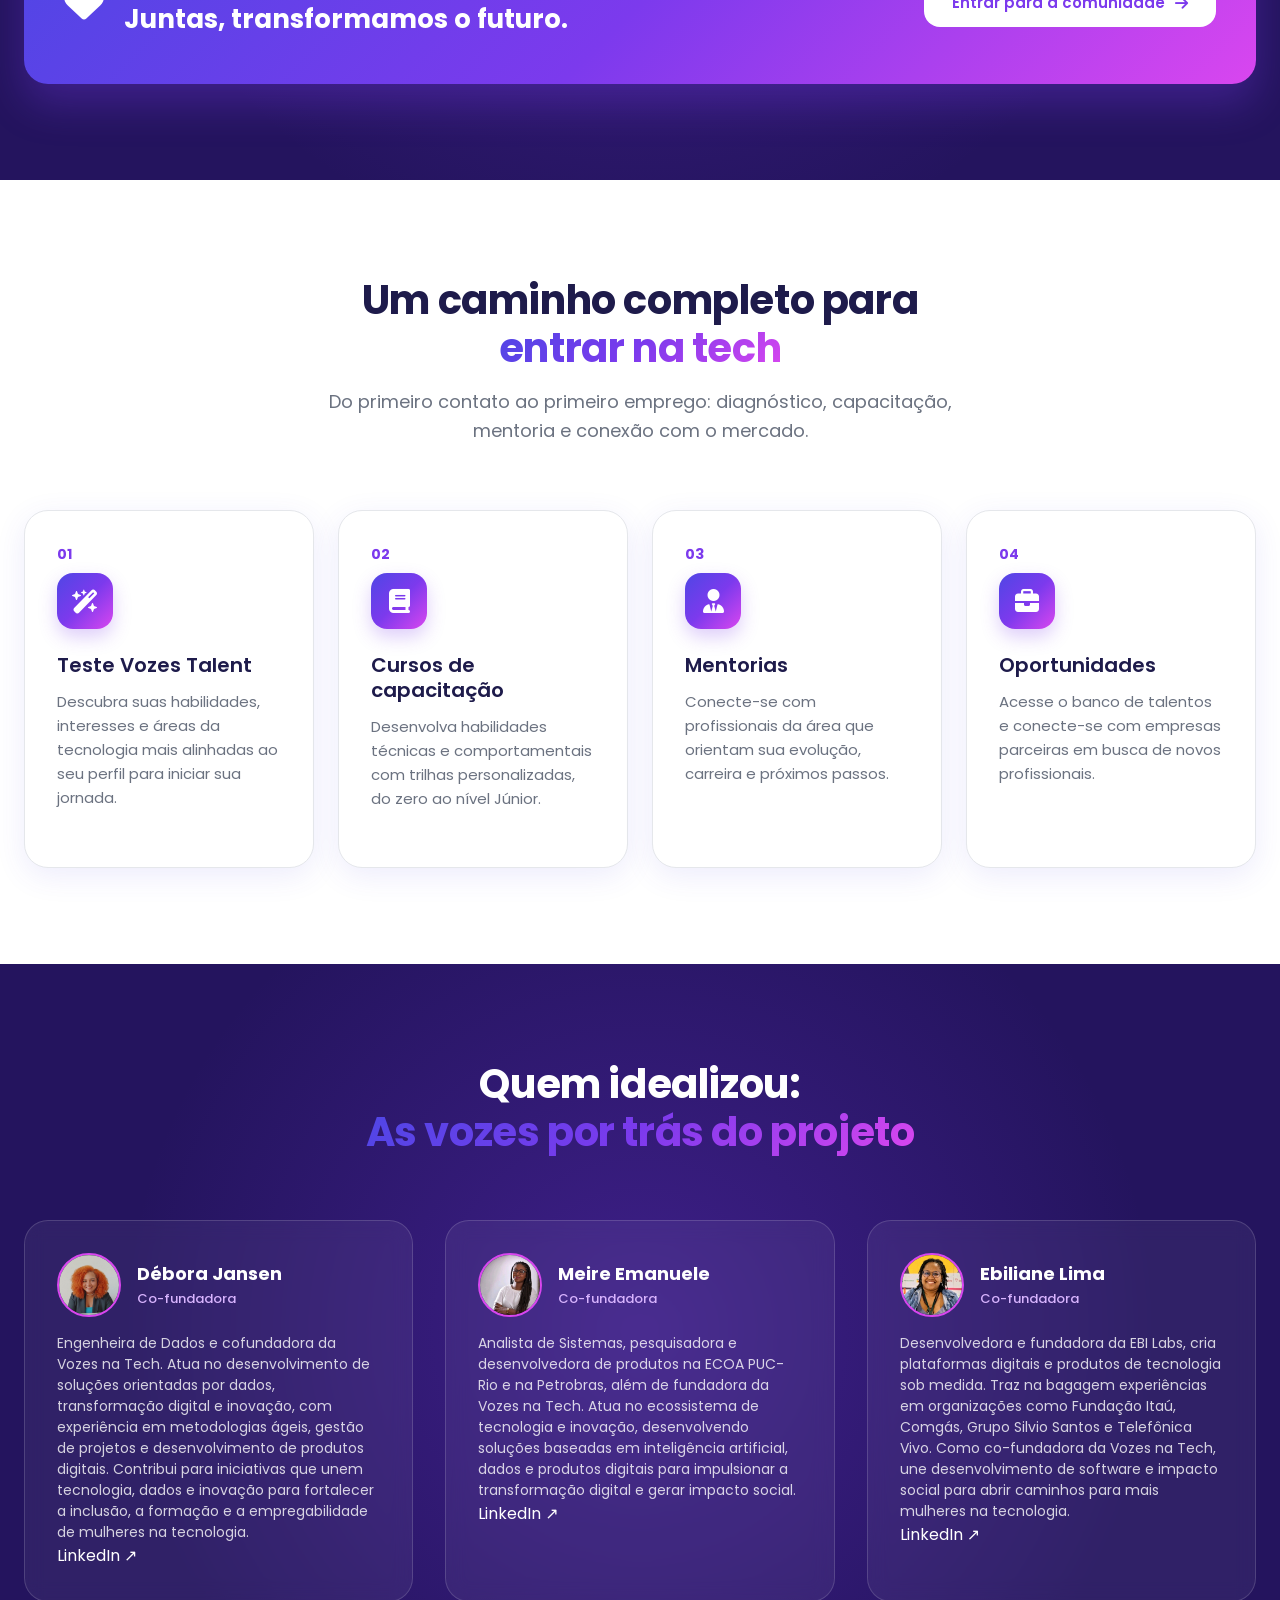
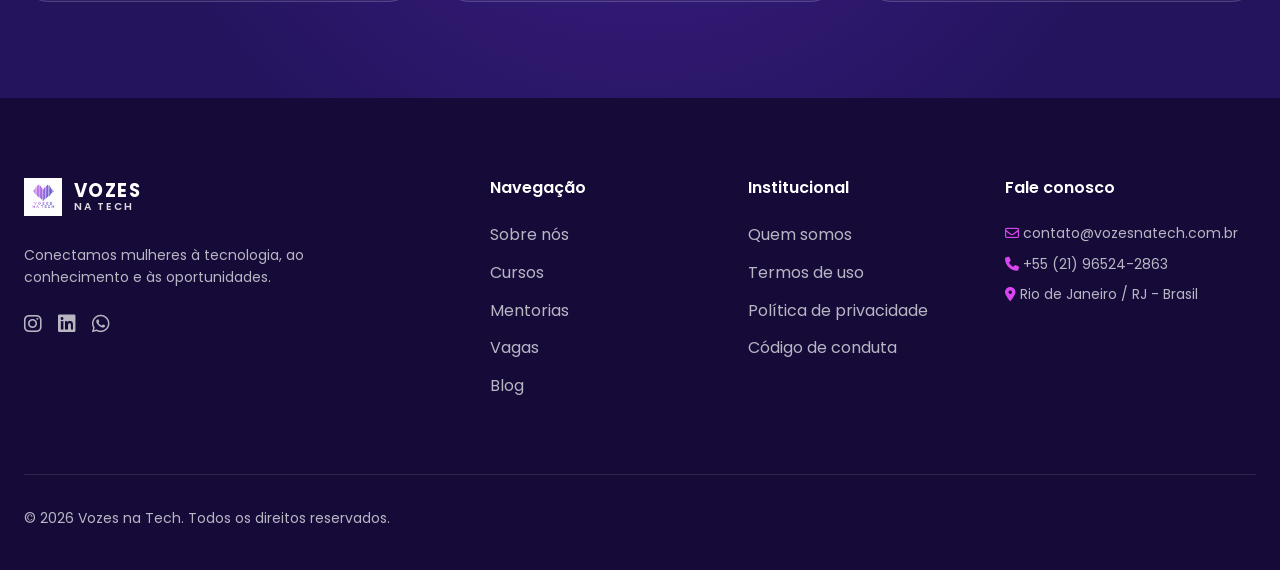
==== commit 32691c62: "Update index.html" ====
--- a/index.html
+++ b/index.html
@@ -296,45 +296,47 @@
     </div>
   </section>
 
-  <!-- UM CAMINHO COMPLETO PARA ENTRAR NA TECH -->
-  <section class="section" style="background-color: #FFFFFF;">
-    <div class="container">
-      <div class="section-title-wrap">
-        <h2>Um caminho completo para <span class="grad-text">entrar na tech</span></h2>
-        <p>Do primeiro contato ao primeiro emprego: capacitação, mentoria e conexão com o mercado.</p>
-      </div>
-
-      
-      <div class="grid-4">
-        <div class="feature-card">
-          <div style="font-size: 14px; font-weight: 700; color: var(--secondary); margin-bottom: 8px;">01</div>
-          <div class="feature-icon-box"><i class="fa-solid fa-book"></i></div>
-          <h3>Cursos de capacitação</h3>
-          <p>Desenvolva habilidades técnicas focadas no que o mercado precisa, do zero ao Júnior.</p>
-        </div>
-
-        <div class="feature-card">
-          <div style="font-size: 14px; font-weight: 700; color: var(--secondary); margin-bottom: 8px;">02</div>
-          <div class="feature-icon-box"><i class="fa-solid fa-user-tie"></i></div>
-          <h3>Mentorias</h3>
-          <p>Conecte-se com profissionais experientes que orientam seus objetivos e aceleram seu crescimento.</p>
-        </div>
-
-        <div class="feature-card">
-          <div style="font-size: 14px; font-weight: 700; color: var(--secondary); margin-bottom: 8px;">03</div>
-          <div class="feature-icon-box"><i class="fa-solid fa-briefcase"></i></div>
-          <h3>Oportunidades</h3>
-          <p>Acesse o banco de talentos e vagas exclusivas em empresas parceiras que valorizam a diversidade.</p>
-        </div>
-              <div class="feature-card">
-          <div style="font-size: 14px; font-weight: 700; color: var(--secondary); margin-bottom: 8px;">04</div>
-          <div class="feature-icon-box"><i class="fa-solid fa-wand-magic-sparkles"></i></div>
-          <h3>Teste Vozes Talent</h3>
-          <p>Um teste rápido que identifica suas habilidades e sugere as áreas ideais para quem está começando na tecnologia.</p>
-        </div>
-      </div>
-    </div>
-  </section>
+<!-- UM CAMINHO COMPLETO PARA ENTRAR NA TECH -->
+<section class="section" style="background-color: #FFFFFF;">
+  <div class="container">
+    <div class="section-title-wrap">
+      <h2>Um caminho completo para <span class="grad-text">entrar na tech</span></h2>
+      <p>Do primeiro contato ao primeiro emprego: diagnóstico, capacitação, mentoria e conexão com o mercado.</p>
+    </div>
+
+    <div class="grid-4">
+
+      <div class="feature-card">
+        <div style="font-size: 14px; font-weight: 700; color: var(--secondary); margin-bottom: 8px;">01</div>
+        <div class="feature-icon-box"><i class="fa-solid fa-wand-magic-sparkles"></i></div>
+        <h3>Teste Vozes Talent</h3>
+        <p>Descubra suas habilidades, interesses e áreas da tecnologia mais alinhadas ao seu perfil para iniciar sua jornada.</p>
+      </div>
+
+      <div class="feature-card">
+        <div style="font-size: 14px; font-weight: 700; color: var(--secondary); margin-bottom: 8px;">02</div>
+        <div class="feature-icon-box"><i class="fa-solid fa-book"></i></div>
+        <h3>Cursos de capacitação</h3>
+        <p>Desenvolva habilidades técnicas e comportamentais com trilhas personalizadas, do zero ao nível Júnior.</p>
+      </div>
+
+      <div class="feature-card">
+        <div style="font-size: 14px; font-weight: 700; color: var(--secondary); margin-bottom: 8px;">03</div>
+        <div class="feature-icon-box"><i class="fa-solid fa-user-tie"></i></div>
+        <h3>Mentorias</h3>
+        <p>Conecte-se com profissionais da área que orientam sua evolução, carreira e próximos passos.</p>
+      </div>
+
+      <div class="feature-card">
+        <div style="font-size: 14px; font-weight: 700; color: var(--secondary); margin-bottom: 8px;">04</div>
+        <div class="feature-icon-box"><i class="fa-solid fa-briefcase"></i></div>
+        <h3>Oportunidades</h3>
+        <p>Acesse o banco de talentos e conecte-se com empresas parceiras em busca de novos profissionais.</p>
+      </div>
+
+    </div>
+  </div>
+</section>
 
   <!-- QUEM IDEALIZOU: AS VOZES POR TRÁS DO PROJETO -->
   <section class="participate-section">
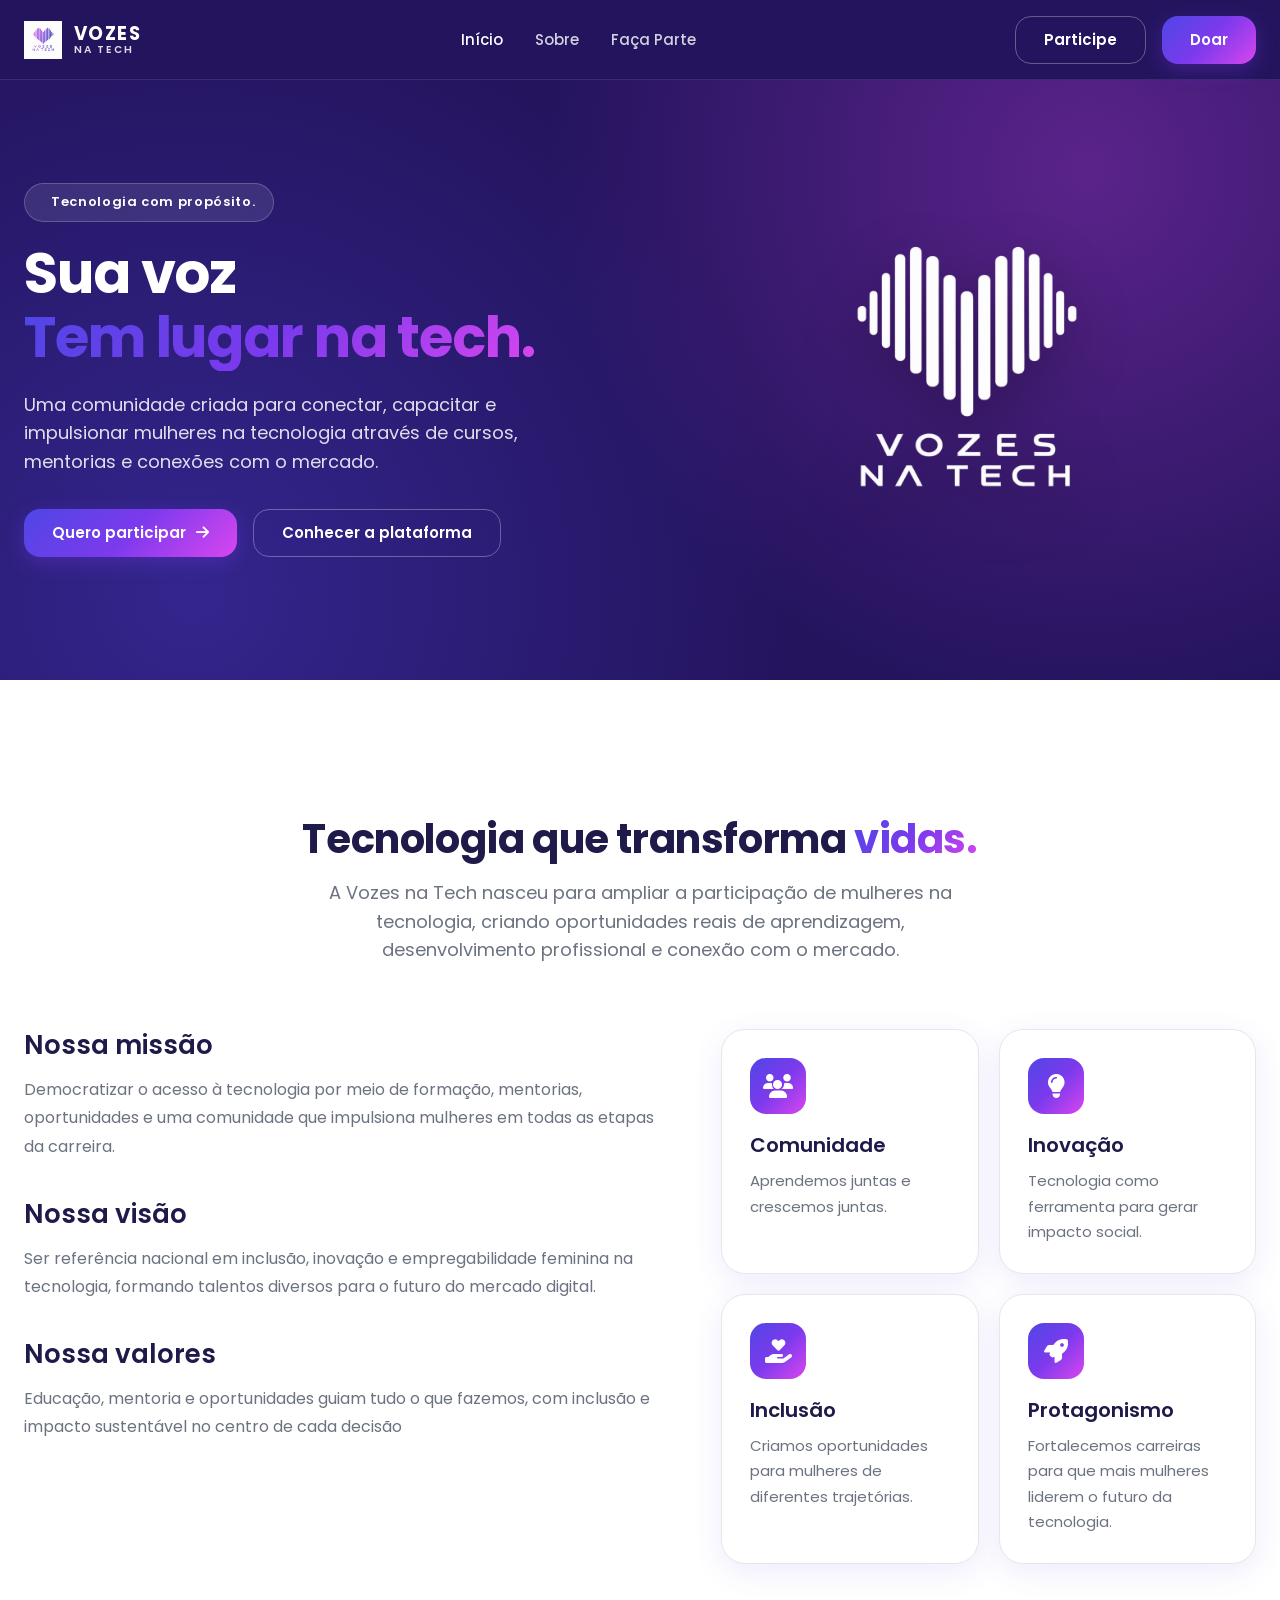
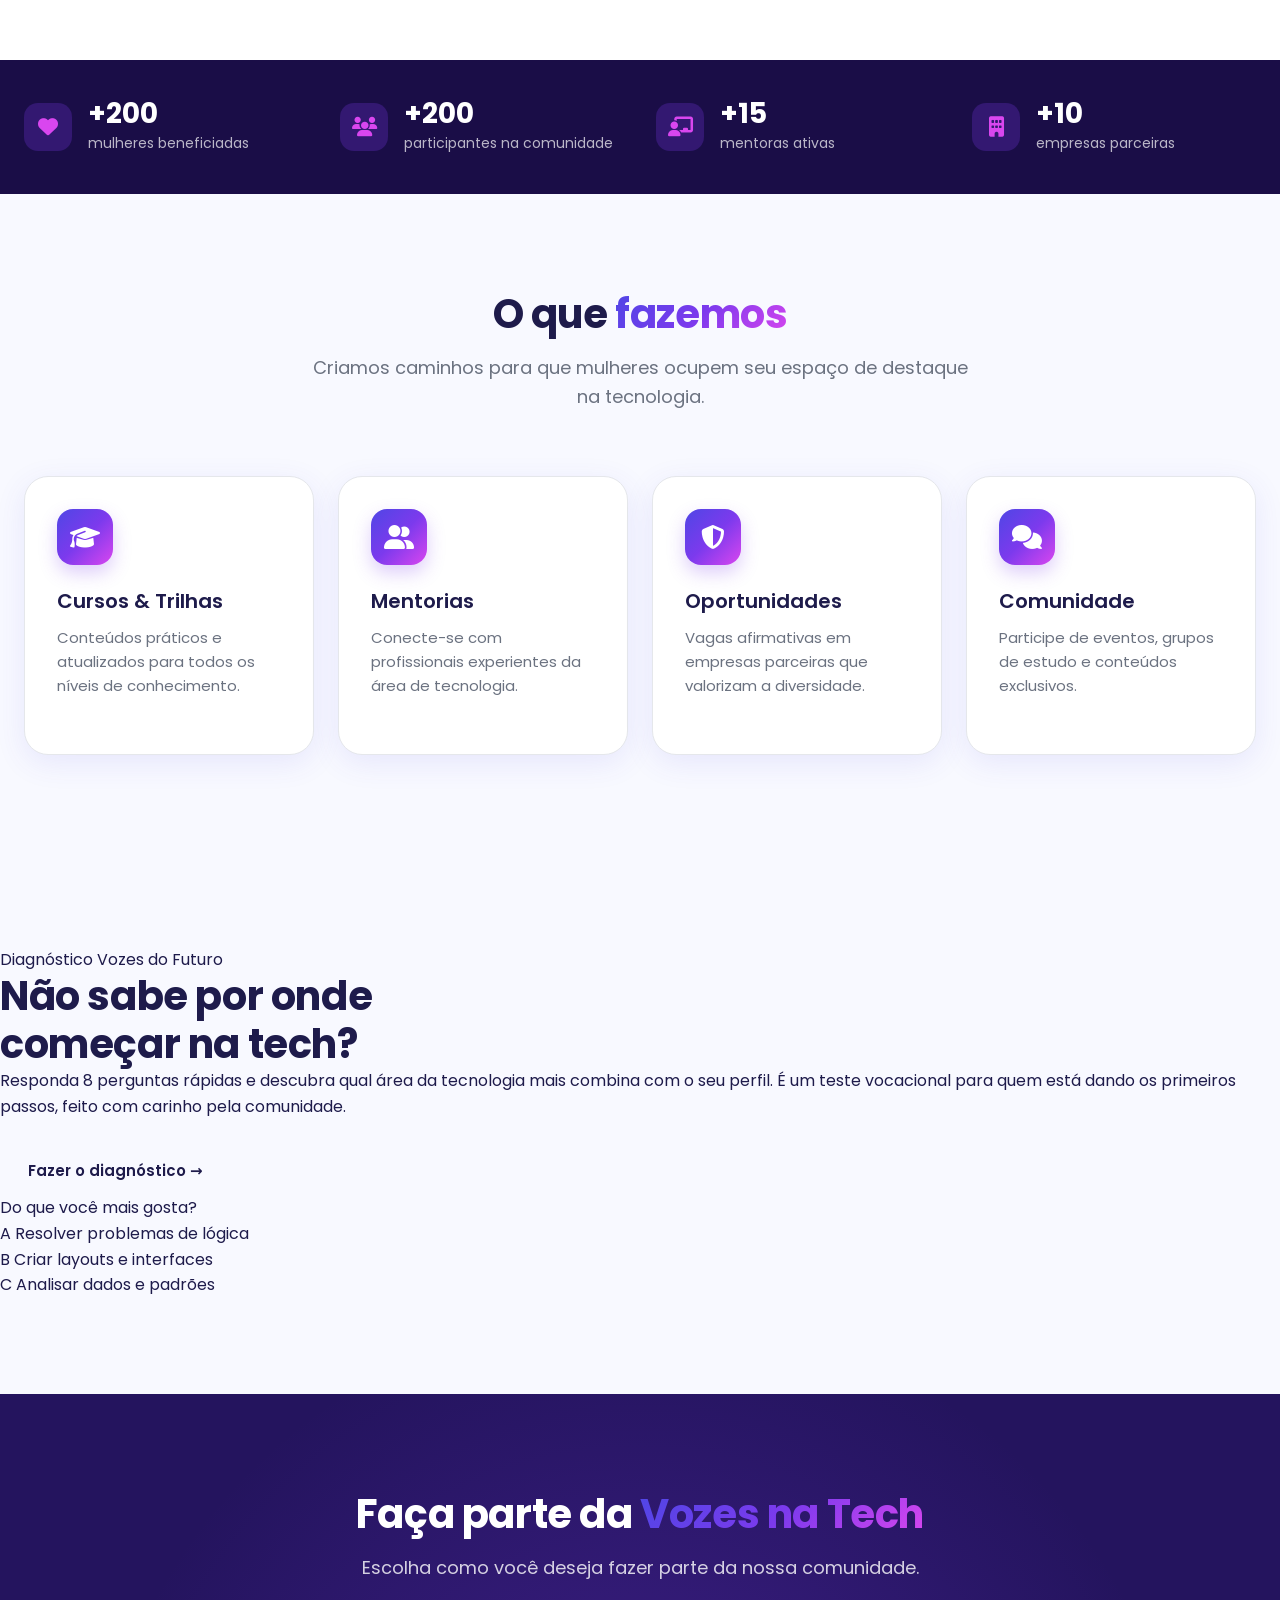
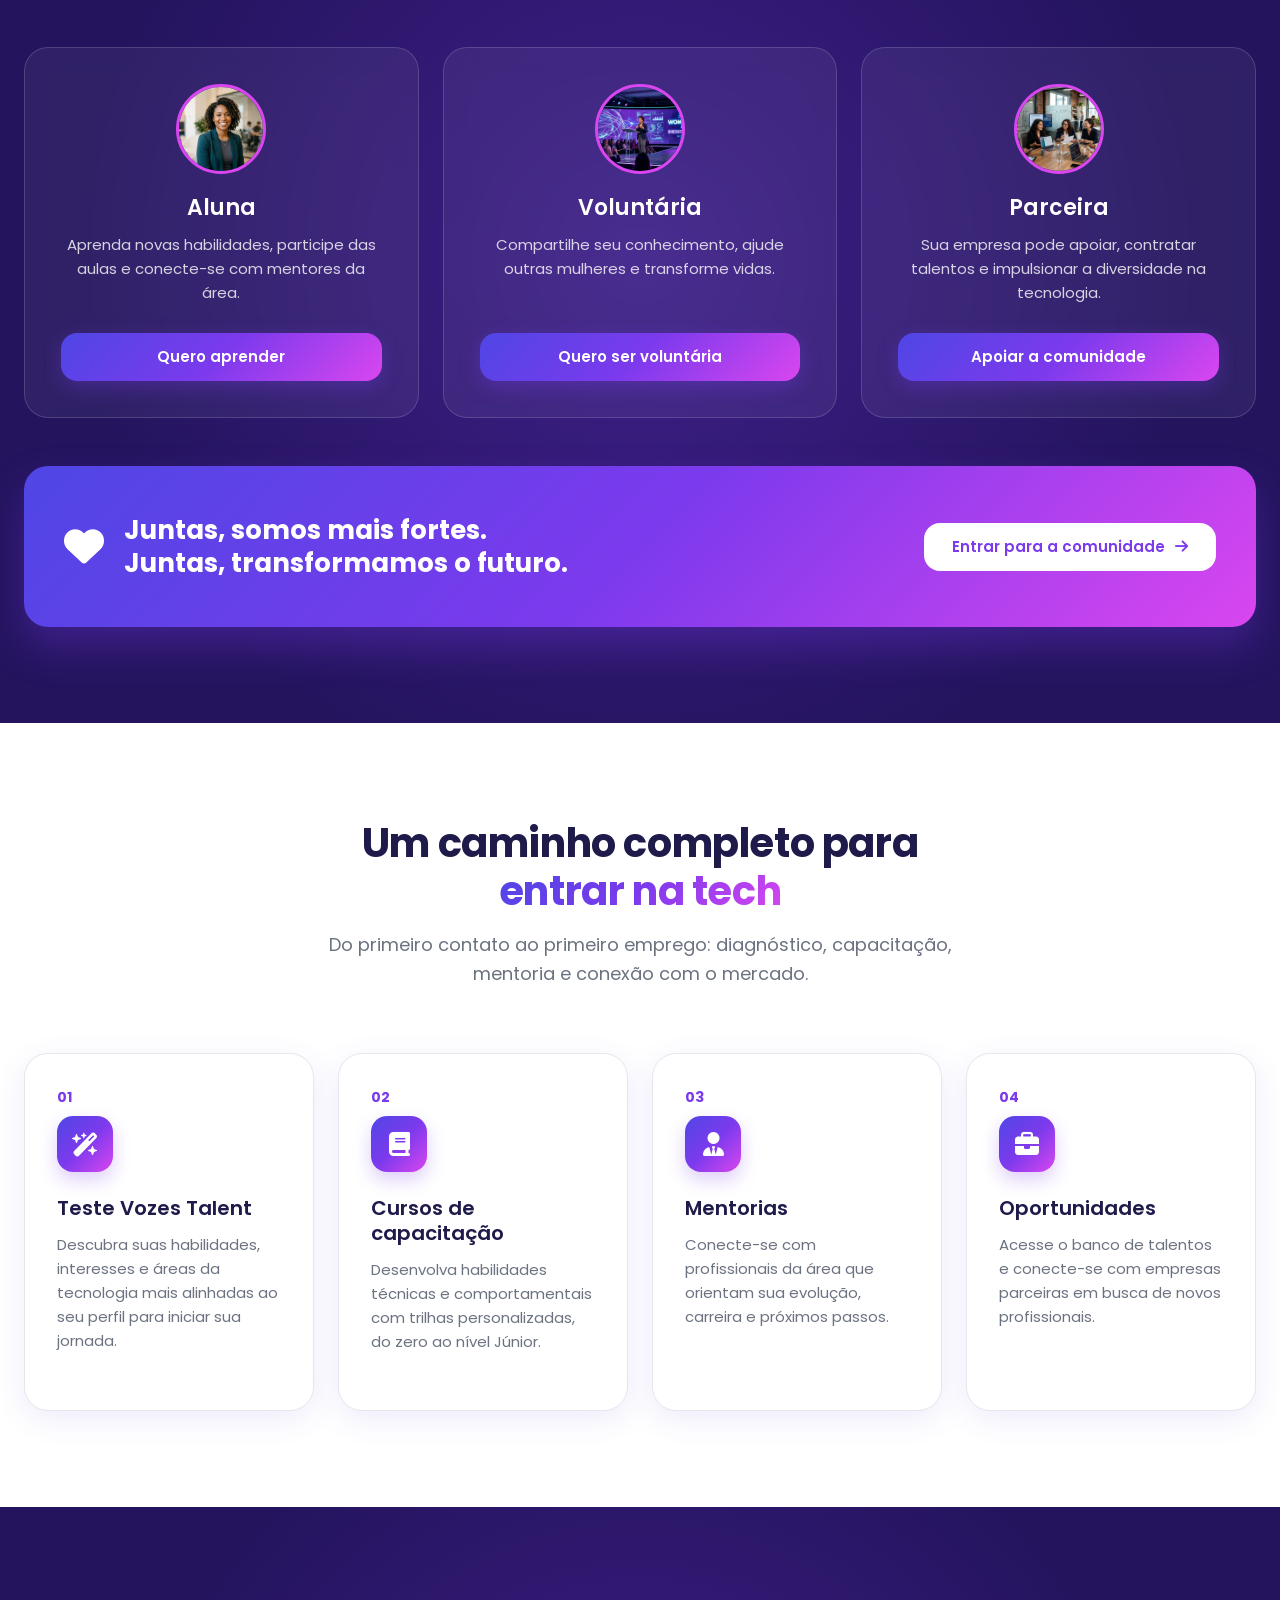
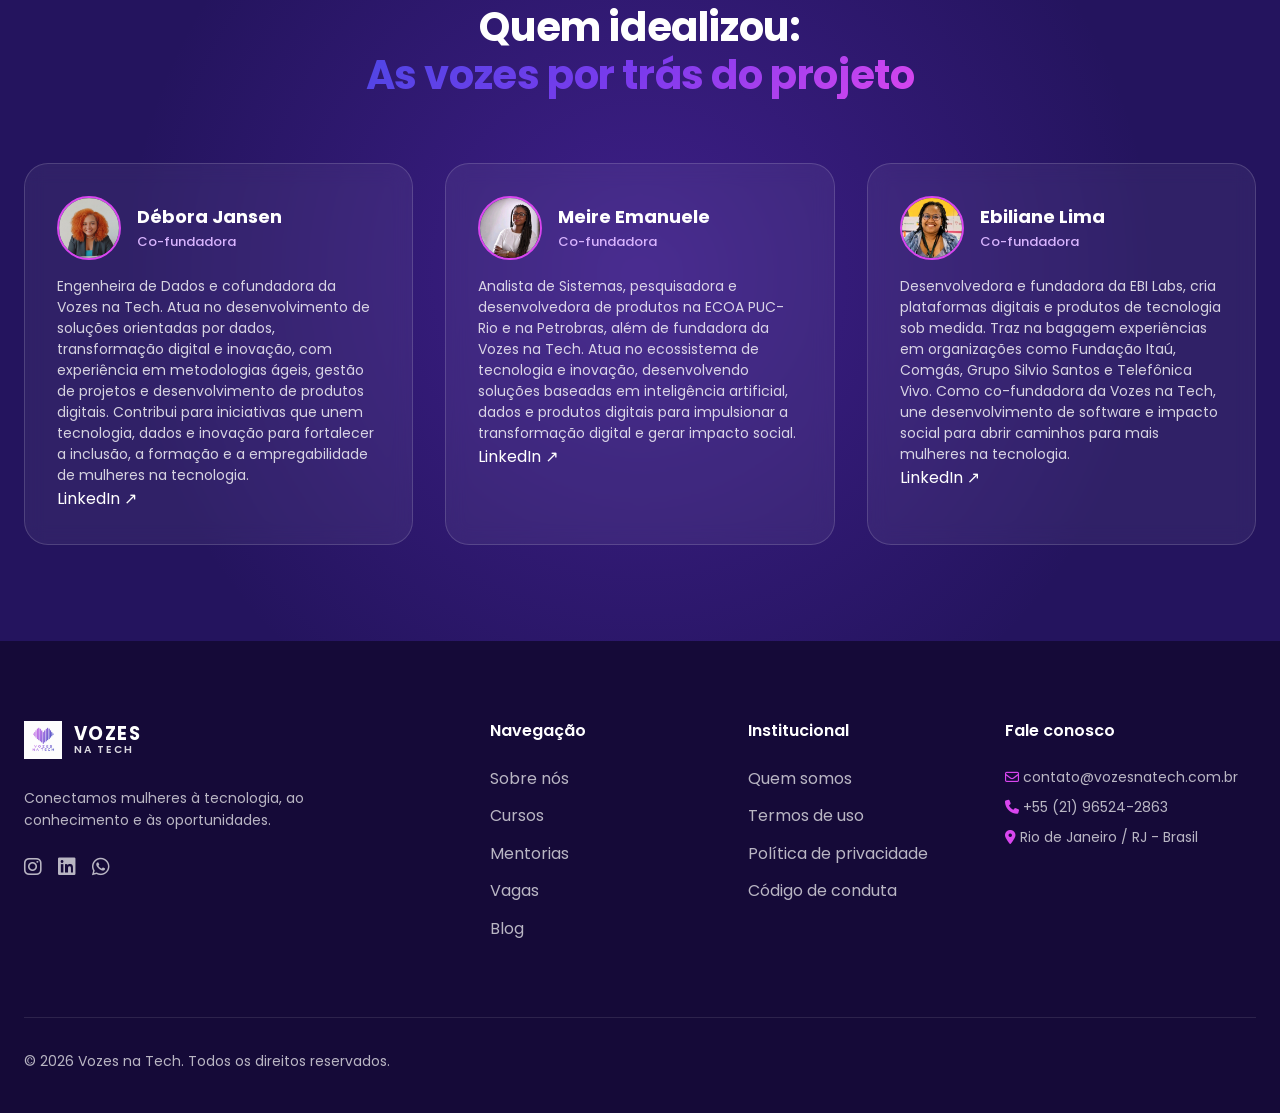
==== commit bd7e6029: "Update index.html" ====
--- a/index.html
+++ b/index.html
@@ -224,6 +224,33 @@
     </div>
   </section>
 
+    <!-- DIAGNÓSTICO VOCACIONAL: VOZES DO FUTURO -->
+  <section class="section" id="teste">
+    <div class="wrap">
+      <div class="highlight reveal">
+        <div class="highlight-grid">
+          <div>
+            <span class="eyebrow">Diagnóstico Vozes do Futuro</span>
+            <h2>Não sabe por onde<br>começar na tech?</h2>
+            <p>Responda 8 perguntas rápidas e descubra qual área da tecnologia mais combina com o seu perfil. É um teste vocacional para quem está dando os primeiros passos, feito com carinho pela comunidade.</p>
+            <div class="hero-actions" style="margin-top:28px">
+              <a href="diagnostico.html" class="btn btn-white">Fazer o diagnóstico →</a>
+            </div>
+          </div>
+          <div class="highlight-visual">
+            <div class="quiz-card">
+              <p class="q">Do que você mais gosta?</p>
+              <div class="quiz-opt on"><span>A</span> Resolver problemas de lógica</div>
+              <div class="quiz-opt"><span>B</span> Criar layouts e interfaces</div>
+              <div class="quiz-opt"><span>C</span> Analisar dados e padrões</div>
+            </div>
+          </div>
+        </div>
+      </div>
+
+    </div>
+  </section>
+
   <!-- EMPRESAS PARCEIRAS 
   <section class="partner-section" id="parceiros">
     <div class="container">
